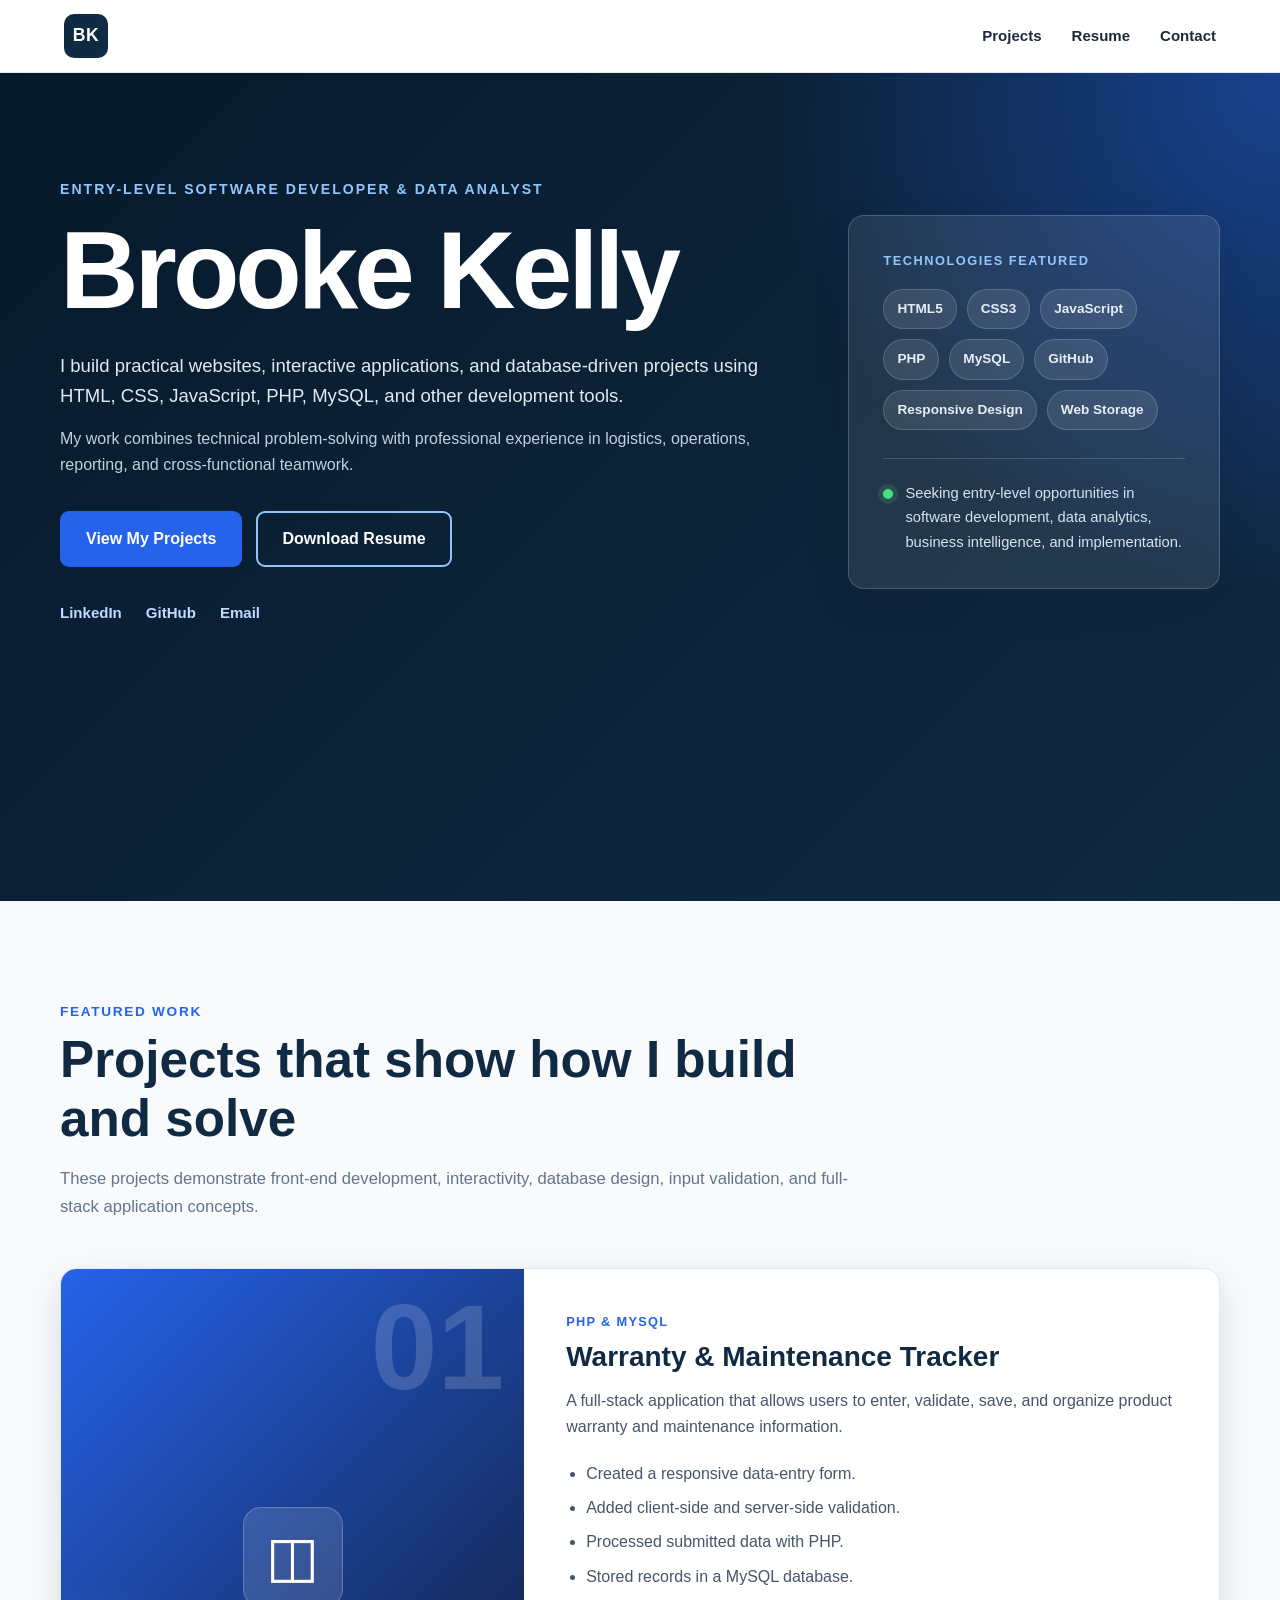
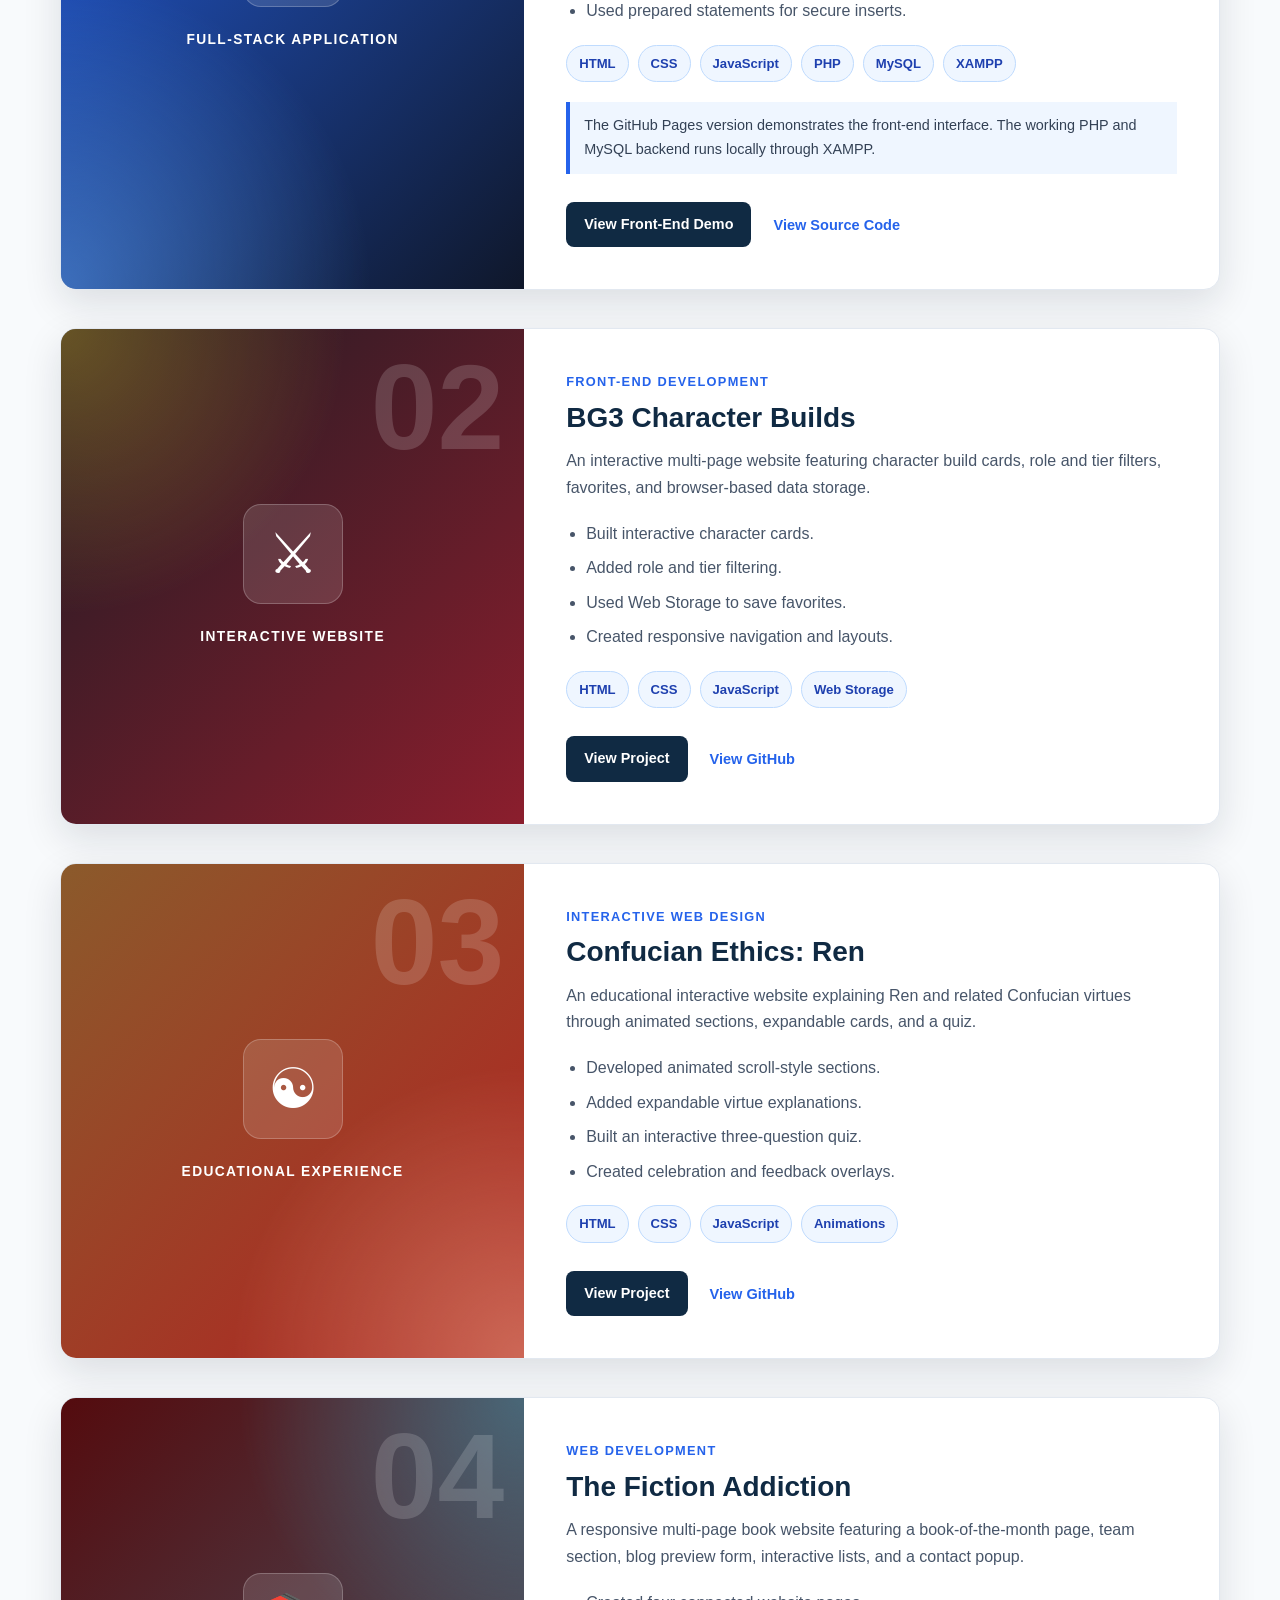
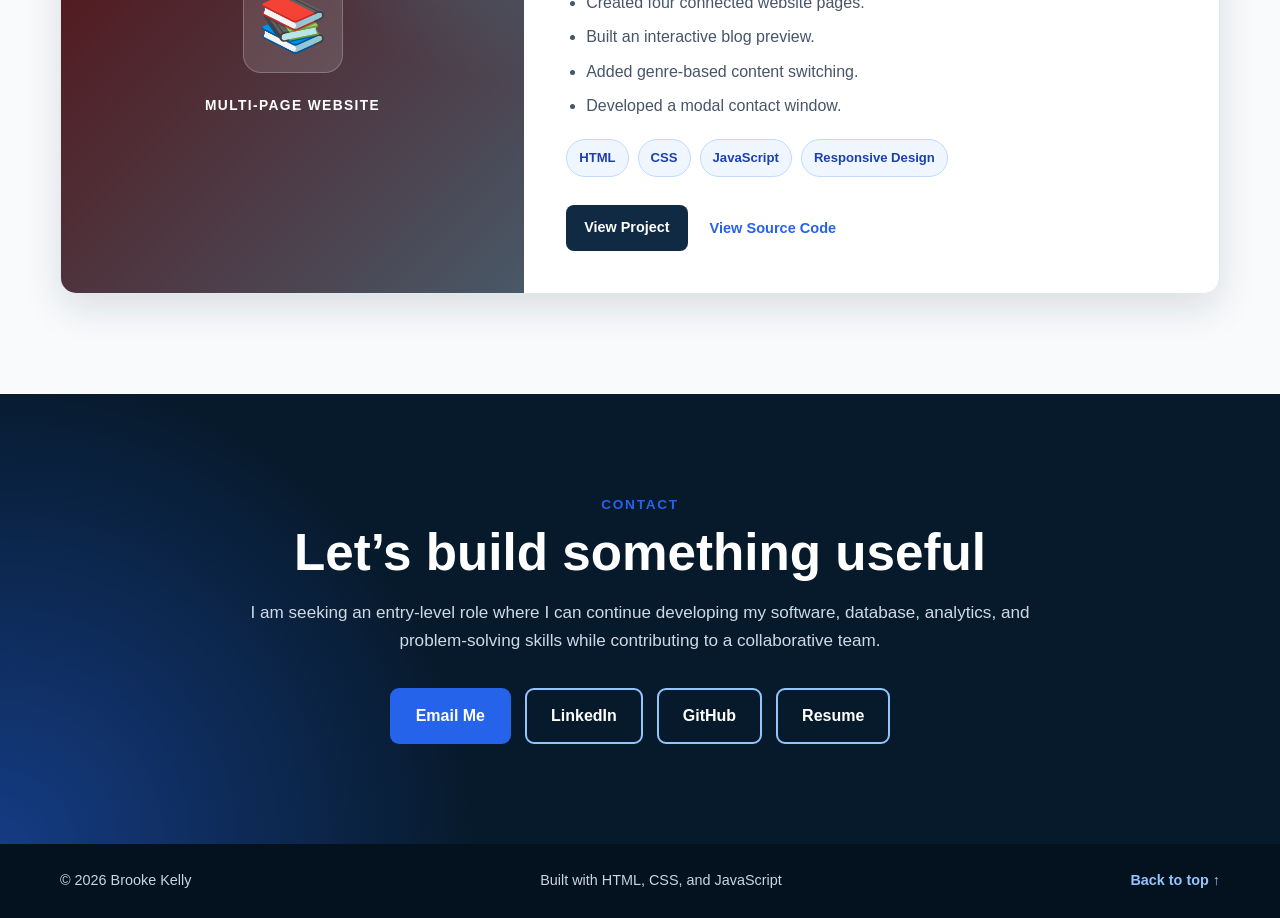
==== index.html @ e0406da8 "Add files via upload" ====
<!DOCTYPE html>
<html lang="en">

<head>
    <meta charset="UTF-8">

    <meta
        name="viewport"
        content="width=device-width, initial-scale=1.0"
    >

    <meta
        name="description"
        content="Brooke Kelly's entry-level software development and data analytics portfolio featuring web applications, interactive websites, PHP, MySQL, JavaScript, and database projects."
    >

    <title>Brooke Kelly | Developer Portfolio</title>

    <link rel="stylesheet" href="style.css">
</head>

<body>

    <!-- Header and Navigation -->
    <header class="site-header">

        <nav class="navbar" aria-label="Main navigation">

            <a class="logo" href="#home" aria-label="Brooke Kelly home">
                BK
            </a>

            <button
                class="menu-button"
                id="menuButton"
                type="button"
                aria-label="Open navigation menu"
                aria-expanded="false"
                aria-controls="navLinks"
            >
                ☰
            </button>

            <ul class="nav-links" id="navLinks">
                <li>
                    <a href="#projects">Projects</a>
                </li>

                <li>
                    <a
                        href="resume/brooke_kelly_resume.docx"
                        download
                    >
                        Resume
                    </a>
                </li>

                <li>
                    <a href="#contact">Contact</a>
                </li>
            </ul>

        </nav>

    </header>

    <main>

        <!-- Hero Section -->
        <section id="home" class="hero">

            <div class="hero-container">

                <div class="hero-content">

                    <p class="eyebrow">
                        Entry-Level Software Developer &amp; Data Analyst
                    </p>

                    <h1>Brooke Kelly</h1>

                    <p class="hero-intro">
                        I build practical websites, interactive applications,
                        and database-driven projects using HTML, CSS,
                        JavaScript, PHP, MySQL, and other development tools.
                    </p>

                    <p class="hero-secondary">
                        My work combines technical problem-solving with
                        professional experience in logistics, operations,
                        reporting, and cross-functional teamwork.
                    </p>

                    <div class="hero-buttons">

                        <a
                            class="button primary-button"
                            href="#projects"
                        >
                            View My Projects
                        </a>

                        <a
                            class="button secondary-button"
                            href="resume/brooke_kelly_resume.docx"
                            download
                        >
                            Download Resume
                        </a>

                    </div>

                    <div class="professional-links">

                        <a
                            href="https://www.linkedin.com/in/brooke-kelly-339a19264"
                            target="_blank"
                            rel="noopener noreferrer"
                        >
                            LinkedIn
                        </a>

                        <a
                            href="https://github.com/brokelly"
                            target="_blank"
                            rel="noopener noreferrer"
                        >
                            GitHub
                        </a>

                        <a href="mailto:brooke.kelly1006@gmail.com">
                            Email
                        </a>

                    </div>

                </div>

                <aside class="hero-panel">

                    <p class="panel-label">
                        Technologies Featured
                    </p>

                    <div class="hero-tags">
                        <span>HTML5</span>
                        <span>CSS3</span>
                        <span>JavaScript</span>
                        <span>PHP</span>
                        <span>MySQL</span>
                        <span>GitHub</span>
                        <span>Responsive Design</span>
                        <span>Web Storage</span>
                    </div>

                    <div class="availability">
                        <span class="availability-dot"></span>

                        <p>
                            Seeking entry-level opportunities in software
                            development, data analytics, business intelligence,
                            and implementation.
                        </p>
                    </div>

                </aside>

            </div>

        </section>

        <!-- Projects Section -->
        <section id="projects" class="projects-section">

            <div class="section-container">

                <div class="section-heading">

                    <p class="section-label">
                        Featured Work
                    </p>

                    <h2>Projects that show how I build and solve</h2>

                    <p>
                        These projects demonstrate front-end development,
                        interactivity, database design, input validation, and
                        full-stack application concepts.
                    </p>

                </div>

                <div class="projects-grid">

                    <!-- Warranty Tracker -->
                    <article class="project-card featured-card">

                        <div class="project-visual warranty-visual">
                            <span class="project-number">01</span>

                            <div class="visual-symbol">
                                ◫
                            </div>

                            <p>Full-Stack Application</p>
                        </div>

                        <div class="project-content">

                            <p class="project-category">
                                PHP &amp; MySQL
                            </p>

                            <h3>Warranty &amp; Maintenance Tracker</h3>

                            <p class="project-description">
                                A full-stack application that allows users to
                                enter, validate, save, and organize product
                                warranty and maintenance information.
                            </p>

                            <ul class="project-features">
                                <li>
                                    Created a responsive data-entry form.
                                </li>

                                <li>
                                    Added client-side and server-side validation.
                                </li>

                                <li>
                                    Processed submitted data with PHP.
                                </li>

                                <li>
                                    Stored records in a MySQL database.
                                </li>

                                <li>
                                    Used prepared statements for secure inserts.
                                </li>
                            </ul>

                            <div class="technology-list">
                                <span>HTML</span>
                                <span>CSS</span>
                                <span>JavaScript</span>
                                <span>PHP</span>
                                <span>MySQL</span>
                                <span>XAMPP</span>
                            </div>

                            <p class="project-note">
                                The GitHub Pages version demonstrates the
                                front-end interface. The working PHP and MySQL
                                backend runs locally through XAMPP.
                            </p>

                            <div class="project-links">

                                <a
                                    class="project-button"
                                    href="portfolio%20projects/warranty-maintenance-tracker/index.html"
                                    target="_blank"
                                    rel="noopener noreferrer"
                                >
                                    View Front-End Demo
                                </a>

                                <a
                                    class="code-link"
                                    href="https://github.com/brokelly/warranty-maintenance-tracker"
                                    target="_blank"
                                    rel="noopener noreferrer"
                                >
                                    View Source Code
                                </a>

                            </div>

                        </div>

                    </article>

                    <!-- BG3 Project -->
                    <article class="project-card">

                        <div class="project-visual bg3-visual">
                            <span class="project-number">02</span>

                            <div class="visual-symbol">
                                ⚔
                            </div>

                            <p>Interactive Website</p>
                        </div>

                        <div class="project-content">

                            <p class="project-category">
                                Front-End Development
                            </p>

                            <h3>BG3 Character Builds</h3>

                            <p class="project-description">
                                An interactive multi-page website featuring
                                character build cards, role and tier filters,
                                favorites, and browser-based data storage.
                            </p>

                            <ul class="project-features">
                                <li>
                                    Built interactive character cards.
                                </li>

                                <li>
                                    Added role and tier filtering.
                                </li>

                                <li>
                                    Used Web Storage to save favorites.
                                </li>

                                <li>
                                    Created responsive navigation and layouts.
                                </li>
                            </ul>

                            <div class="technology-list">
                                <span>HTML</span>
                                <span>CSS</span>
                                <span>JavaScript</span>
                                <span>Web Storage</span>
                            </div>

                            <div class="project-links">

                                <a
                                    class="project-button"
                                    href="portfolio%20projects/BG3/index.html"
                                    target="_blank"
                                    rel="noopener noreferrer"
                                >
                                    View Project
                                </a>

                                <a
                                    class="code-link"
                                    href="https://github.com/brokelly"
                                    target="_blank"
                                    rel="noopener noreferrer"
                                >
                                    View GitHub
                                </a>

                            </div>

                        </div>

                    </article>

                    <!-- Confucian Ethics -->
                    <article class="project-card">

                        <div class="project-visual ethics-visual">
                            <span class="project-number">03</span>

                            <div class="visual-symbol">
                                ☯
                            </div>

                            <p>Educational Experience</p>
                        </div>

                        <div class="project-content">

                            <p class="project-category">
                                Interactive Web Design
                            </p>

                            <h3>Confucian Ethics: Ren</h3>

                            <p class="project-description">
                                An educational interactive website explaining
                                Ren and related Confucian virtues through
                                animated sections, expandable cards, and a quiz.
                            </p>

                            <ul class="project-features">
                                <li>
                                    Developed animated scroll-style sections.
                                </li>

                                <li>
                                    Added expandable virtue explanations.
                                </li>

                                <li>
                                    Built an interactive three-question quiz.
                                </li>

                                <li>
                                    Created celebration and feedback overlays.
                                </li>
                            </ul>

                            <div class="technology-list">
                                <span>HTML</span>
                                <span>CSS</span>
                                <span>JavaScript</span>
                                <span>Animations</span>
                            </div>

                            <div class="project-links">

                                <a
                                    class="project-button"
                                    href="portfolio%20projects/Confucian_Ethics/index.html"
                                    target="_blank"
                                    rel="noopener noreferrer"
                                >
                                    View Project
                                </a>

                                <a
                                    class="code-link"
                                    href="https://github.com/brokelly"
                                    target="_blank"
                                    rel="noopener noreferrer"
                                >
                                    View GitHub
                                </a>

                            </div>

                        </div>

                    </article>

                    <!-- Fiction Addiction -->
                    <article class="project-card">

                        <div class="project-visual fiction-visual">
                            <span class="project-number">04</span>

                            <div class="visual-symbol">
                                📚
                            </div>

                            <p>Multi-Page Website</p>
                        </div>

                        <div class="project-content">

                            <p class="project-category">
                                Web Development
                            </p>

                            <h3>The Fiction Addiction</h3>

                            <p class="project-description">
                                A responsive multi-page book website featuring
                                a book-of-the-month page, team section, blog
                                preview form, interactive lists, and a contact
                                popup.
                            </p>

                            <ul class="project-features">
                                <li>
                                    Created four connected website pages.
                                </li>

                                <li>
                                    Built an interactive blog preview.
                                </li>

                                <li>
                                    Added genre-based content switching.
                                </li>

                                <li>
                                    Developed a modal contact window.
                                </li>
                            </ul>

                            <div class="technology-list">
                                <span>HTML</span>
                                <span>CSS</span>
                                <span>JavaScript</span>
                                <span>Responsive Design</span>
                            </div>

                            <div class="project-links">

                                <a
                                    class="project-button"
                                    href="portfolio%20projects/TheFictionAddiction/index.html"
                                    target="_blank"
                                    rel="noopener noreferrer"
                                >
                                    View Project
                                </a>

                                <a
                                    class="code-link"
                                    href="https://github.com/brokelly/the-fiction-addiction"
                                    target="_blank"
                                    rel="noopener noreferrer"
                                >
                                    View Source Code
                                </a>

                            </div>

                        </div>

                    </article>

                </div>

            </div>

        </section>

        <!-- Contact Section -->
        <section id="contact" class="contact-section">

            <div class="contact-container">

                <p class="section-label">
                    Contact
                </p>

                <h2>Let’s build something useful</h2>

                <p>
                    I am seeking an entry-level role where I can continue
                    developing my software, database, analytics, and
                    problem-solving skills while contributing to a collaborative
                    team.
                </p>

                <div class="contact-buttons">

                    <a
                        class="button primary-button"
                        href="mailto:brooke.kelly1006@gmail.com"
                    >
                        Email Me
                    </a>

                    <a
                        class="button contact-outline-button"
                        href="https://www.linkedin.com/in/brooke-kelly-339a19264"
                        target="_blank"
                        rel="noopener noreferrer"
                    >
                        LinkedIn
                    </a>

                    <a
                        class="button contact-outline-button"
                        href="https://github.com/brokelly"
                        target="_blank"
                        rel="noopener noreferrer"
                    >
                        GitHub
                    </a>

                    <a
                        class="button contact-outline-button"
                        href="resume/brooke_kelly_resume.docx"
                        download
                    >
                        Resume
                    </a>

                </div>

            </div>

        </section>

    </main>

    <footer class="site-footer">

        <p>
            © <span id="currentYear"></span> Brooke Kelly
        </p>

        <p>
            Built with HTML, CSS, and JavaScript
        </p>

        <a href="#home">
            Back to top ↑
        </a>

    </footer>

    <script src="script.js"></script>

</body>

</html>
---- style.css ----
/* =========================
   Global Styles
========================= */

:root {
    --navy: #102a43;
    --dark-navy: #071a2c;
    --deep-blue: #163a5f;
    --blue: #2563eb;
    --light-blue: #dbeafe;
    --sky: #eff6ff;
    --white: #ffffff;
    --off-white: #f8fafc;
    --light-gray: #e2e8f0;
    --medium-gray: #64748b;
    --dark-gray: #1e293b;
    --green: #16a34a;
    --shadow: 0 14px 38px rgba(15, 23, 42, 0.12);
    --small-shadow: 0 8px 24px rgba(15, 23, 42, 0.08);
    --radius: 16px;
}

* {
    box-sizing: border-box;
    margin: 0;
    padding: 0;
}

html {
    scroll-behavior: smooth;
}

body {
    background-color: var(--off-white);
    color: var(--dark-gray);
    font-family: Arial, Helvetica, sans-serif;
    line-height: 1.65;
}

body,
button,
input,
textarea {
    font-family: Arial, Helvetica, sans-serif;
}

a {
    color: inherit;
    text-decoration: none;
}

img {
    display: block;
    max-width: 100%;
}

button,
a {
    -webkit-tap-highlight-color: transparent;
}

.section-container {
    margin: 0 auto;
    max-width: 1160px;
}

/* =========================
   Navigation
========================= */

.site-header {
    background-color: rgba(255, 255, 255, 0.97);
    border-bottom: 1px solid var(--light-gray);
    position: sticky;
    top: 0;
    z-index: 1000;
}

.navbar {
    align-items: center;
    display: flex;
    justify-content: space-between;
    margin: 0 auto;
    max-width: 1200px;
    min-height: 72px;
    padding: 0 24px;
}

.logo {
    align-items: center;
    background-color: var(--navy);
    border-radius: 10px;
    color: var(--white);
    display: flex;
    font-size: 1.1rem;
    font-weight: 800;
    height: 44px;
    justify-content: center;
    letter-spacing: 0.5px;
    width: 44px;
}

.logo:hover {
    background-color: var(--blue);
}

.nav-links {
    align-items: center;
    display: flex;
    gap: 30px;
    list-style: none;
}

.nav-links a {
    color: var(--dark-gray);
    font-size: 0.94rem;
    font-weight: 700;
    position: relative;
}

.nav-links a::after {
    background-color: var(--blue);
    bottom: -7px;
    content: "";
    height: 2px;
    left: 0;
    position: absolute;
    transform: scaleX(0);
    transform-origin: left;
    transition: transform 0.2s ease;
    width: 100%;
}

.nav-links a:hover,
.nav-links a.active {
    color: var(--blue);
}

.nav-links a:hover::after,
.nav-links a.active::after {
    transform: scaleX(1);
}

.menu-button {
    background: none;
    border: 0;
    color: var(--navy);
    cursor: pointer;
    display: none;
    font-size: 1.7rem;
}

/* =========================
   Hero
========================= */

.hero {
    background:
        radial-gradient(
            circle at top right,
            rgba(37, 99, 235, 0.48),
            transparent 34%
        ),
        linear-gradient(
            135deg,
            var(--dark-navy),
            var(--navy)
        );
    color: var(--white);
    min-height: calc(100vh - 72px);
    padding: 105px 24px;
}

.hero-container {
    align-items: center;
    display: grid;
    gap: 70px;
    grid-template-columns: 1.45fr 0.75fr;
    margin: 0 auto;
    max-width: 1160px;
}

.eyebrow {
    color: #93c5fd;
    font-size: 0.88rem;
    font-weight: 800;
    letter-spacing: 2px;
    margin-bottom: 18px;
    text-transform: uppercase;
}

.hero h1 {
    font-size: clamp(3.8rem, 9vw, 6.8rem);
    letter-spacing: -4px;
    line-height: 0.95;
    margin-bottom: 28px;
}

.hero-intro {
    color: #e0eaf4;
    font-size: 1.16rem;
    max-width: 760px;
}

.hero-secondary {
    color: #bfd0df;
    font-size: 1rem;
    margin-top: 14px;
    max-width: 730px;
}

.hero-buttons,
.contact-buttons {
    display: flex;
    flex-wrap: wrap;
    gap: 14px;
    margin-top: 32px;
}

.button {
    border: 2px solid transparent;
    border-radius: 9px;
    display: inline-block;
    font-weight: 800;
    padding: 13px 24px;
    text-align: center;
    transition:
        background-color 0.2s ease,
        color 0.2s ease,
        transform 0.2s ease;
}

.button:hover {
    transform: translateY(-3px);
}

.primary-button {
    background-color: var(--blue);
    color: var(--white);
}

.primary-button:hover {
    background-color: #1d4ed8;
}

.secondary-button {
    border-color: #93c5fd;
    color: var(--white);
}

.secondary-button:hover {
    background-color: var(--white);
    color: var(--navy);
}

.professional-links {
    display: flex;
    flex-wrap: wrap;
    gap: 24px;
    margin-top: 34px;
}

.professional-links a {
    color: #bfdbfe;
    font-size: 0.94rem;
    font-weight: 700;
}

.professional-links a:hover {
    color: var(--white);
    text-decoration: underline;
}

.hero-panel {
    background-color: rgba(255, 255, 255, 0.09);
    border: 1px solid rgba(255, 255, 255, 0.18);
    border-radius: var(--radius);
    box-shadow: var(--shadow);
    padding: 34px;
}

.panel-label {
    color: #93c5fd;
    font-size: 0.8rem;
    font-weight: 800;
    letter-spacing: 1.5px;
    margin-bottom: 18px;
    text-transform: uppercase;
}

.hero-tags {
    display: flex;
    flex-wrap: wrap;
    gap: 10px;
}

.hero-tags span {
    background-color: rgba(255, 255, 255, 0.1);
    border: 1px solid rgba(255, 255, 255, 0.17);
    border-radius: 50px;
    color: #e5eef7;
    font-size: 0.85rem;
    font-weight: 700;
    padding: 8px 13px;
}

.availability {
    align-items: flex-start;
    border-top: 1px solid rgba(255, 255, 255, 0.18);
    display: flex;
    gap: 12px;
    margin-top: 28px;
    padding-top: 22px;
}

.availability-dot {
    background-color: #4ade80;
    border-radius: 50%;
    box-shadow: 0 0 0 5px rgba(74, 222, 128, 0.15);
    flex-shrink: 0;
    height: 10px;
    margin-top: 8px;
    width: 10px;
}

.availability p {
    color: #d7e3ee;
    font-size: 0.92rem;
}

/* =========================
   Section Headings
========================= */

.section-heading {
    margin-bottom: 48px;
    max-width: 800px;
}

.section-label {
    color: var(--blue);
    font-size: 0.85rem;
    font-weight: 800;
    letter-spacing: 1.7px;
    margin-bottom: 8px;
    text-transform: uppercase;
}

.section-heading h2,
.contact-container h2 {
    color: var(--navy);
    font-size: clamp(2.1rem, 5vw, 3.2rem);
    line-height: 1.15;
    margin-bottom: 16px;
}

.section-heading > p:last-child {
    color: var(--medium-gray);
    font-size: 1.04rem;
}

/* =========================
   Projects
========================= */

.projects-section {
    padding: 100px 24px;
}

.projects-grid {
    display: grid;
    gap: 38px;
}

.project-card {
    background-color: var(--white);
    border: 1px solid var(--light-gray);
    border-radius: var(--radius);
    box-shadow: var(--shadow);
    display: grid;
    grid-template-columns: 0.8fr 1.2fr;
    opacity: 0;
    overflow: hidden;
    transform: translateY(30px);
    transition:
        opacity 0.55s ease,
        transform 0.55s ease,
        box-shadow 0.25s ease;
}

.project-card.visible {
    opacity: 1;
    transform: translateY(0);
}

.project-card:hover {
    box-shadow: 0 20px 48px rgba(15, 23, 42, 0.16);
}

.project-visual {
    align-items: center;
    color: var(--white);
    display: flex;
    flex-direction: column;
    justify-content: center;
    min-height: 430px;
    overflow: hidden;
    padding: 30px;
    position: relative;
    text-align: center;
}

.project-number {
    color: rgba(255, 255, 255, 0.16);
    font-size: 7.5rem;
    font-weight: 900;
    line-height: 1;
    position: absolute;
    right: 20px;
    top: 18px;
}

.visual-symbol {
    align-items: center;
    background-color: rgba(255, 255, 255, 0.13);
    border: 1px solid rgba(255, 255, 255, 0.22);
    border-radius: 18px;
    display: flex;
    font-size: 3.5rem;
    height: 100px;
    justify-content: center;
    margin-bottom: 22px;
    width: 100px;
}

.project-visual p {
    font-size: 0.86rem;
    font-weight: 800;
    letter-spacing: 1.4px;
    text-transform: uppercase;
}

.warranty-visual {
    background:
        radial-gradient(
            circle at bottom left,
            rgba(96, 165, 250, 0.5),
            transparent 40%
        ),
        linear-gradient(135deg, #2563eb, #0f172a);
}

.bg3-visual {
    background:
        radial-gradient(
            circle at top left,
            rgba(201, 162, 39, 0.42),
            transparent 42%
        ),
        linear-gradient(135deg, #1f1b24, #8b1e2d);
}

.ethics-visual {
    background:
        radial-gradient(
            circle at bottom right,
            rgba(255, 233, 184, 0.35),
            transparent 43%
        ),
        linear-gradient(135deg, #8b5a2b, #b22222);
}

.fiction-visual {
    background:
        radial-gradient(
            circle at top right,
            rgba(70, 132, 153, 0.65),
            transparent 42%
        ),
        linear-gradient(135deg, #540b0e, #495867);
}

.project-content {
    padding: 42px;
}

.project-category {
    color: var(--blue);
    font-size: 0.8rem;
    font-weight: 800;
    letter-spacing: 1.3px;
    margin-bottom: 8px;
    text-transform: uppercase;
}

.project-content h3 {
    color: var(--navy);
    font-size: 1.75rem;
    line-height: 1.2;
    margin-bottom: 14px;
}

.project-description {
    color: #475569;
    font-size: 1rem;
}

.project-features {
    color: #475569;
    display: grid;
    gap: 8px;
    margin: 20px 0;
    padding-left: 20px;
}

.technology-list {
    display: flex;
    flex-wrap: wrap;
    gap: 9px;
}

.technology-list span {
    background-color: var(--sky);
    border: 1px solid #bfdbfe;
    border-radius: 50px;
    color: #1e40af;
    font-size: 0.82rem;
    font-weight: 700;
    padding: 7px 12px;
}

.project-note {
    background-color: var(--sky);
    border-left: 4px solid var(--blue);
    color: #334155;
    font-size: 0.9rem;
    margin-top: 20px;
    padding: 12px 14px;
}

.project-links {
    align-items: center;
    display: flex;
    flex-wrap: wrap;
    gap: 22px;
    margin-top: 28px;
}

.project-button {
    background-color: var(--navy);
    border-radius: 8px;
    color: var(--white);
    font-size: 0.9rem;
    font-weight: 800;
    padding: 11px 18px;
}

.project-button:hover {
    background-color: var(--blue);
}

.code-link {
    color: var(--blue);
    font-size: 0.91rem;
    font-weight: 800;
}

.code-link:hover {
    text-decoration: underline;
}

/* =========================
   Contact
========================= */

.contact-section {
    background:
        radial-gradient(
            circle at bottom left,
            rgba(37, 99, 235, 0.46),
            transparent 35%
        ),
        var(--dark-navy);
    color: var(--white);
    padding: 100px 24px;
    text-align: center;
}

.contact-container {
    margin: 0 auto;
    max-width: 800px;
}

.contact-container h2 {
    color: var(--white);
}

.contact-container > p:not(.section-label) {
    color: #cfdae5;
    font-size: 1.07rem;
}

.contact-buttons {
    justify-content: center;
}

.contact-outline-button {
    border-color: #93c5fd;
    color: var(--white);
}

.contact-outline-button:hover {
    background-color: var(--white);
    color: var(--navy);
}

/* =========================
   Footer
========================= */

.site-footer {
    align-items: center;
    background-color: #04111e;
    color: #cbd5e1;
    display: flex;
    font-size: 0.9rem;
    gap: 20px;
    justify-content: space-between;
    padding: 25px max(24px, calc((100% - 1160px) / 2));
}

.site-footer a {
    color: #93c5fd;
    font-weight: 700;
}

.site-footer a:hover {
    color: var(--white);
}

/* =========================
   Responsive Design
========================= */

@media (max-width: 920px) {
    .hero-container {
        grid-template-columns: 1fr;
    }

    .hero {
        min-height: auto;
    }

    .hero-panel {
        max-width: 560px;
    }

    .project-card {
        grid-template-columns: 1fr;
    }

    .project-visual {
        min-height: 280px;
    }
}

@media (max-width: 740px) {
    .menu-button {
        display: block;
    }

    .nav-links {
        background-color: var(--white);
        border-bottom: 1px solid var(--light-gray);
        box-shadow: 0 12px 22px rgba(15, 23, 42, 0.08);
        display: none;
        flex-direction: column;
        gap: 0;
        left: 0;
        position: absolute;
        top: 72px;
        width: 100%;
    }

    .nav-links.show {
        display: flex;
    }

    .nav-links li {
        width: 100%;
    }

    .nav-links a {
        display: block;
        padding: 15px 24px;
        width: 100%;
    }

    .nav-links a::after {
        display: none;
    }

    .project-content {
        padding: 30px;
    }

    .site-footer {
        flex-direction: column;
        text-align: center;
    }
}

@media (max-width: 500px) {
    .hero {
        padding: 78px 18px;
    }

    .hero h1 {
        letter-spacing: -2px;
    }

    .hero-buttons,
    .contact-buttons {
        flex-direction: column;
    }

    .button {
        width: 100%;
    }

    .professional-links {
        gap: 16px;
    }

    .hero-panel {
        padding: 25px;
    }

    .projects-section,
    .contact-section {
        padding: 75px 18px;
    }

    .project-content {
        padding: 24px;
    }

    .project-visual {
        min-height: 230px;
    }

    .project-number {
        font-size: 5.5rem;
    }

    .visual-symbol {
        font-size: 2.8rem;
        height: 84px;
        width: 84px;
    }
}

/* Reduce movement for users who prefer it */
@media (prefers-reduced-motion: reduce) {
    html {
        scroll-behavior: auto;
    }

    .project-card,
    .button,
    .top-menu button {
        transition: none;
    }

    .project-card {
        opacity: 1;
        transform: none;
    }
}
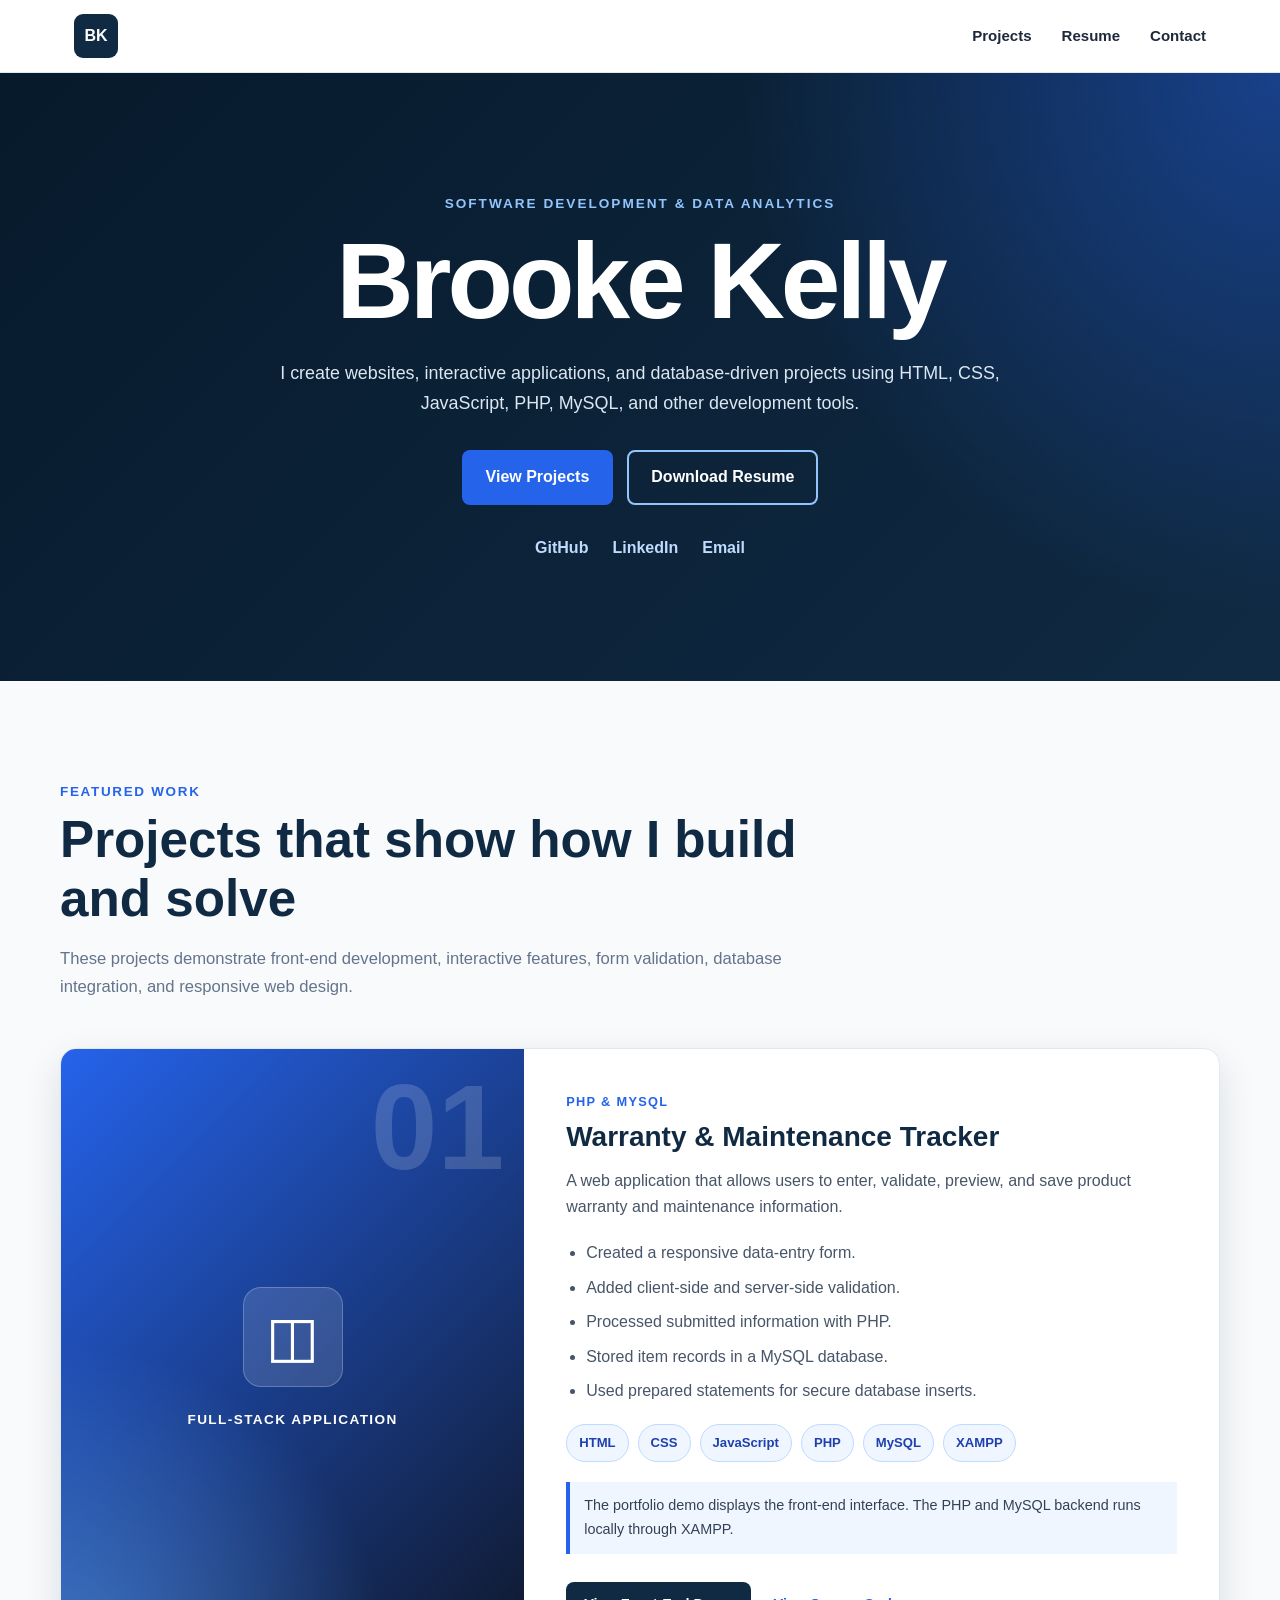
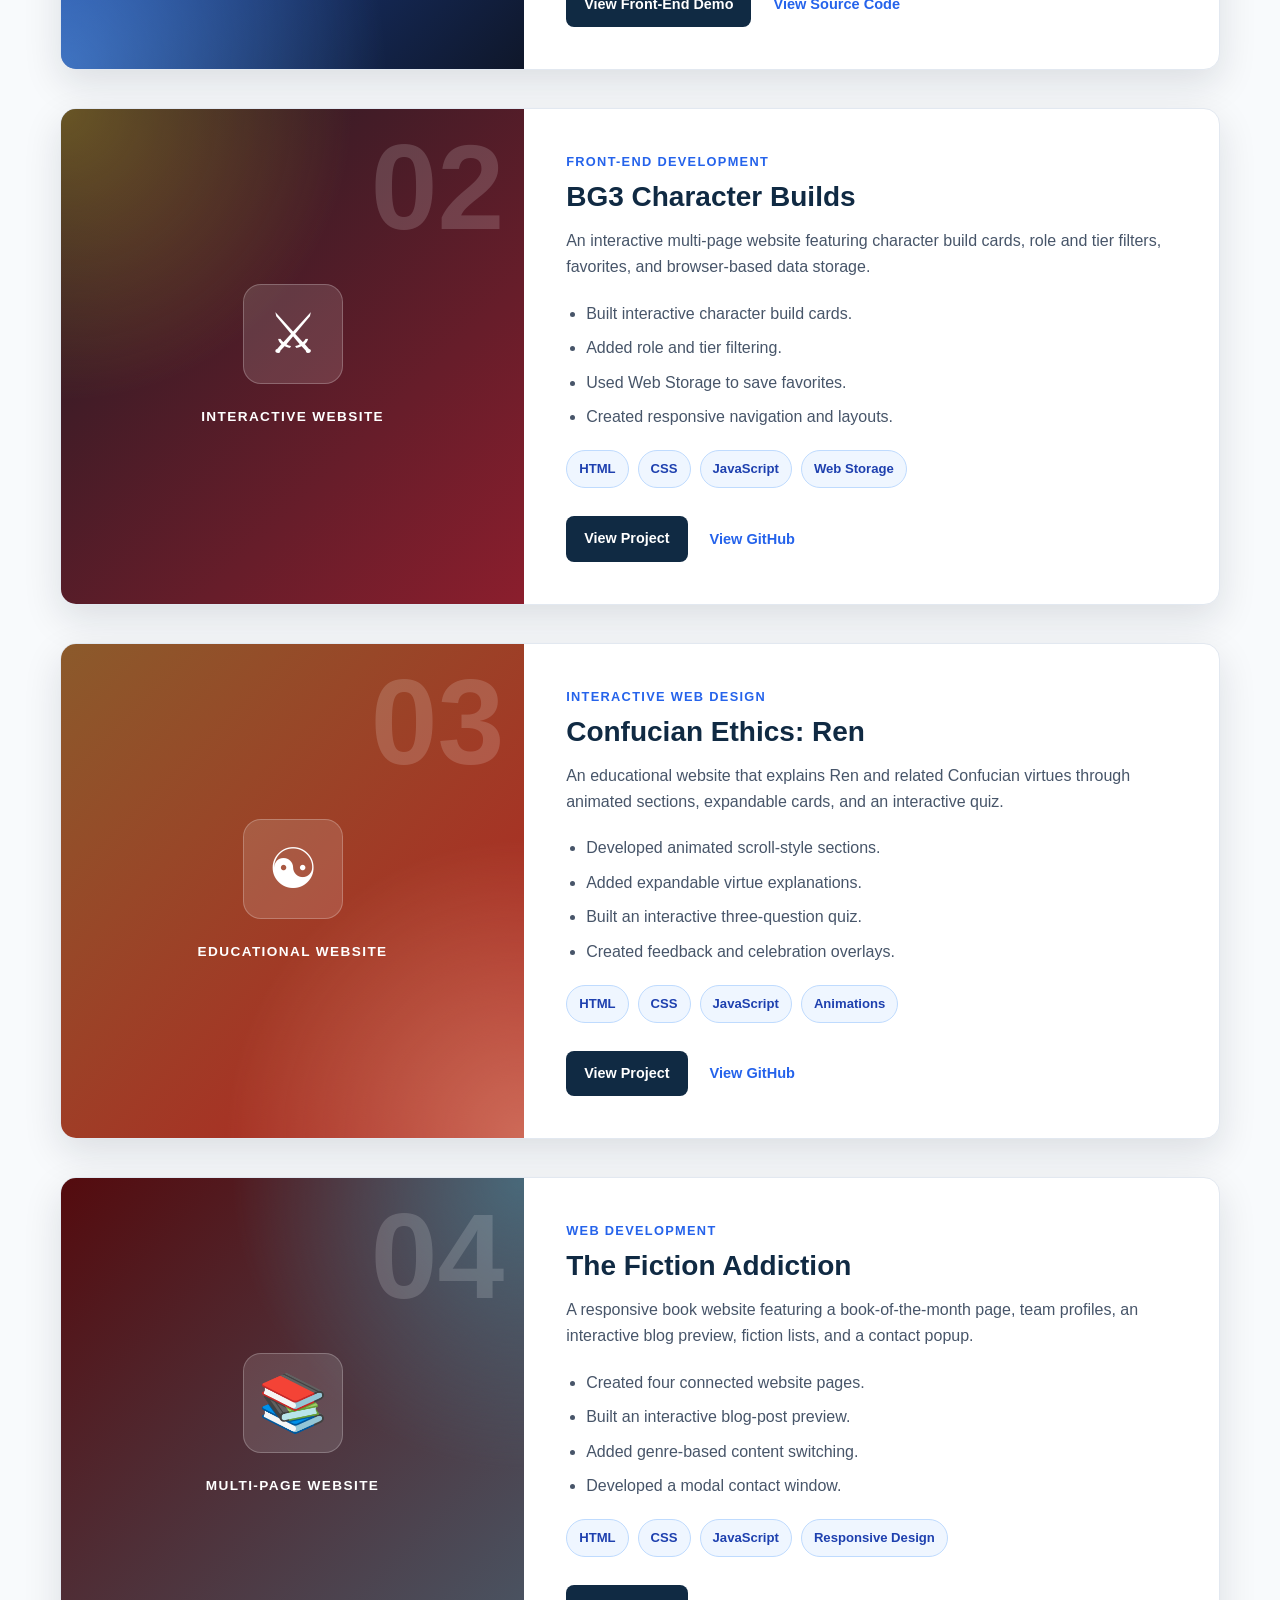
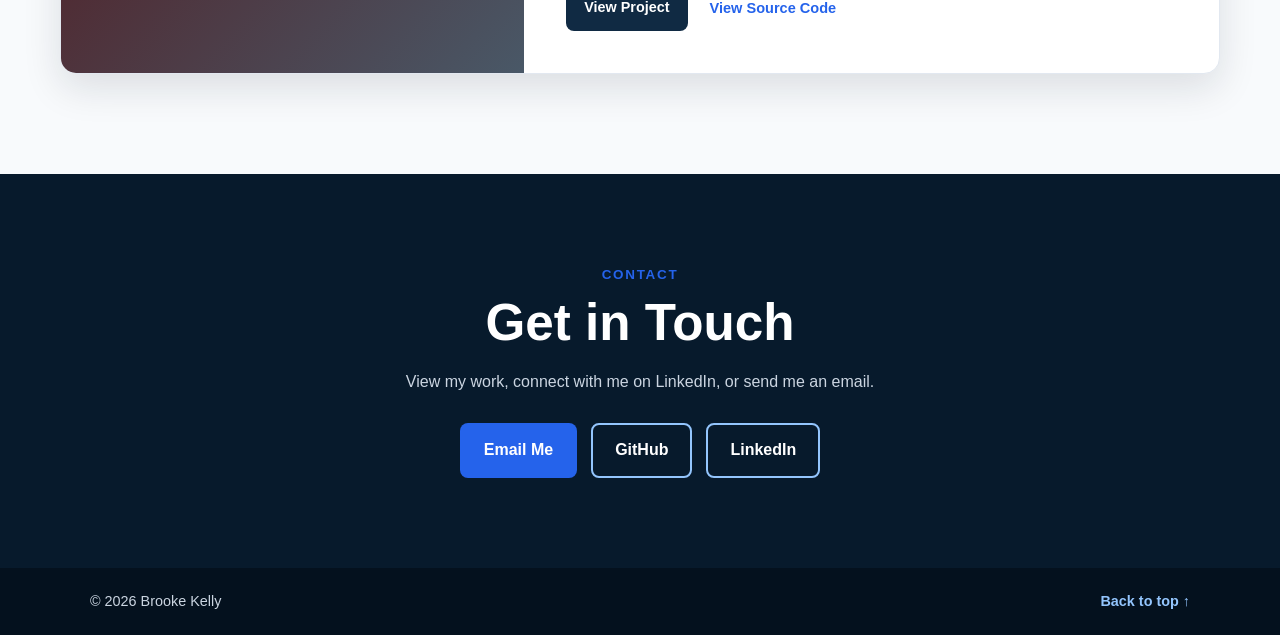
==== commit 30f66ae5: "Add files via upload" ====
--- a/index.html
+++ b/index.html
@@ -11,17 +11,17 @@
 
     <meta
         name="description"
-        content="Brooke Kelly's entry-level software development and data analytics portfolio featuring web applications, interactive websites, PHP, MySQL, JavaScript, and database projects."
+        content="Brooke Kelly's software development and data analytics portfolio."
     >
 
-    <title>Brooke Kelly | Developer Portfolio</title>
+    <title>Brooke Kelly | Portfolio</title>
 
     <link rel="stylesheet" href="style.css">
 </head>
 
 <body>
 
-    <!-- Header and Navigation -->
+    <!-- Navigation -->
     <header class="site-header">
 
         <nav class="navbar" aria-label="Main navigation">
@@ -42,6 +42,7 @@
             </button>
 
             <ul class="nav-links" id="navLinks">
+
                 <li>
                     <a href="#projects">Projects</a>
                 </li>
@@ -58,6 +59,7 @@
                 <li>
                     <a href="#contact">Contact</a>
                 </li>
+
             </ul>
 
         </nav>
@@ -66,110 +68,71 @@
 
     <main>
 
-        <!-- Hero Section -->
+        <!-- Hero -->
         <section id="home" class="hero">
 
             <div class="hero-container">
 
-                <div class="hero-content">
-
-                    <p class="eyebrow">
-                        Entry-Level Software Developer &amp; Data Analyst
-                    </p>
-
-                    <h1>Brooke Kelly</h1>
-
-                    <p class="hero-intro">
-                        I build practical websites, interactive applications,
-                        and database-driven projects using HTML, CSS,
-                        JavaScript, PHP, MySQL, and other development tools.
-                    </p>
-
-                    <p class="hero-secondary">
-                        My work combines technical problem-solving with
-                        professional experience in logistics, operations,
-                        reporting, and cross-functional teamwork.
-                    </p>
-
-                    <div class="hero-buttons">
-
-                        <a
-                            class="button primary-button"
-                            href="#projects"
-                        >
-                            View My Projects
-                        </a>
-
-                        <a
-                            class="button secondary-button"
-                            href="resume/brooke_kelly_resume.docx"
-                            download
-                        >
-                            Download Resume
-                        </a>
-
-                    </div>
-
-                    <div class="professional-links">
-
-                        <a
-                            href="https://www.linkedin.com/in/brooke-kelly-339a19264"
-                            target="_blank"
-                            rel="noopener noreferrer"
-                        >
-                            LinkedIn
-                        </a>
-
-                        <a
-                            href="https://github.com/brokelly"
-                            target="_blank"
-                            rel="noopener noreferrer"
-                        >
-                            GitHub
-                        </a>
-
-                        <a href="mailto:brooke.kelly1006@gmail.com">
-                            Email
-                        </a>
-
-                    </div>
+                <p class="eyebrow">
+                    Software Development &amp; Data Analytics
+                </p>
+
+                <h1>Brooke Kelly</h1>
+
+                <p class="hero-text">
+                    I create websites, interactive applications, and
+                    database-driven projects using HTML, CSS, JavaScript,
+                    PHP, MySQL, and other development tools.
+                </p>
+
+                <div class="hero-buttons">
+
+                    <a
+                        class="button primary-button"
+                        href="#projects"
+                    >
+                        View Projects
+                    </a>
+
+                    <a
+                        class="button outline-button"
+                        href="resume/brooke_kelly_resume.docx"
+                        download
+                    >
+                        Download Resume
+                    </a>
 
                 </div>
 
-                <aside class="hero-panel">
-
-                    <p class="panel-label">
-                        Technologies Featured
-                    </p>
-
-                    <div class="hero-tags">
-                        <span>HTML5</span>
-                        <span>CSS3</span>
-                        <span>JavaScript</span>
-                        <span>PHP</span>
-                        <span>MySQL</span>
-                        <span>GitHub</span>
-                        <span>Responsive Design</span>
-                        <span>Web Storage</span>
-                    </div>
-
-                    <div class="availability">
-                        <span class="availability-dot"></span>
-
-                        <p>
-                            Seeking entry-level opportunities in software
-                            development, data analytics, business intelligence,
-                            and implementation.
-                        </p>
-                    </div>
-
-                </aside>
+                <div class="profile-links">
+
+                    <a
+                        href="https://github.com/brokelly"
+                        target="_blank"
+                        rel="noopener noreferrer"
+                    >
+                        GitHub
+                    </a>
+
+                    <a
+                        href="https://www.linkedin.com/in/brooke-kelly-339a19264"
+                        target="_blank"
+                        rel="noopener noreferrer"
+                    >
+                        LinkedIn
+                    </a>
+
+                    <a href="mailto:brooke.kelly1006@gmail.com">
+                        Email
+                    </a>
+
+                </div>
 
             </div>
 
         </section>
 
-        <!-- Projects Section -->
+        <!-- Featured Projects -->
         <section id="projects" class="projects-section">
 
             <div class="section-container">
@@ -184,8 +147,8 @@
 
                     <p>
                         These projects demonstrate front-end development,
-                        interactivity, database design, input validation, and
-                        full-stack application concepts.
+                        interactive features, form validation, database
+                        integration, and responsive web design.
                     </p>
 
                 </div>
@@ -193,16 +156,21 @@
                 <div class="projects-grid">
 
                     <!-- Warranty Tracker -->
-                    <article class="project-card featured-card">
+                    <article class="project-card">
 
                         <div class="project-visual warranty-visual">
+
                             <span class="project-number">01</span>
 
-                            <div class="visual-symbol">
+                            <div
+                                class="visual-symbol"
+                                aria-hidden="true"
+                            >
                                 ◫
                             </div>
 
                             <p>Full-Stack Application</p>
+
                         </div>
 
                         <div class="project-content">
@@ -211,12 +179,14 @@
                                 PHP &amp; MySQL
                             </p>
 
-                            <h3>Warranty &amp; Maintenance Tracker</h3>
+                            <h3>
+                                Warranty &amp; Maintenance Tracker
+                            </h3>
 
                             <p class="project-description">
-                                A full-stack application that allows users to
-                                enter, validate, save, and organize product
-                                warranty and maintenance information.
+                                A web application that allows users to enter,
+                                validate, preview, and save product warranty
+                                and maintenance information.
                             </p>
 
                             <ul class="project-features">
@@ -229,15 +199,16 @@
                                 </li>
 
                                 <li>
-                                    Processed submitted data with PHP.
-                                </li>
-
-                                <li>
-                                    Stored records in a MySQL database.
-                                </li>
-
-                                <li>
-                                    Used prepared statements for secure inserts.
+                                    Processed submitted information with PHP.
+                                </li>
+
+                                <li>
+                                    Stored item records in a MySQL database.
+                                </li>
+
+                                <li>
+                                    Used prepared statements for secure database
+                                    inserts.
                                 </li>
                             </ul>
 
@@ -251,16 +222,16 @@
                             </div>
 
                             <p class="project-note">
-                                The GitHub Pages version demonstrates the
-                                front-end interface. The working PHP and MySQL
-                                backend runs locally through XAMPP.
+                                The portfolio demo displays the front-end
+                                interface. The PHP and MySQL backend runs
+                                locally through XAMPP.
                             </p>
 
                             <div class="project-links">
 
                                 <a
                                     class="project-button"
-                                    href="portfolio%20projects/warranty-maintenance-tracker/index.html"
+                                    href="./portfolio-projects/warranty-maintenance-tracker/index.html"
                                     target="_blank"
                                     rel="noopener noreferrer"
                                 >
@@ -282,17 +253,22 @@
 
                     </article>
 
-                    <!-- BG3 Project -->
+                    <!-- BG3 -->
                     <article class="project-card">
 
                         <div class="project-visual bg3-visual">
+
                             <span class="project-number">02</span>
 
-                            <div class="visual-symbol">
+                            <div
+                                class="visual-symbol"
+                                aria-hidden="true"
+                            >
                                 ⚔
                             </div>
 
                             <p>Interactive Website</p>
+
                         </div>
 
                         <div class="project-content">
@@ -311,7 +287,7 @@
 
                             <ul class="project-features">
                                 <li>
-                                    Built interactive character cards.
+                                    Built interactive character build cards.
                                 </li>
 
                                 <li>
@@ -338,7 +314,7 @@
 
                                 <a
                                     class="project-button"
-                                    href="portfolio%20projects/BG3/index.html"
+                                    href="./portfolio-projects/BG3/index.html"
                                     target="_blank"
                                     rel="noopener noreferrer"
                                 >
@@ -364,13 +340,18 @@
                     <article class="project-card">
 
                         <div class="project-visual ethics-visual">
+
                             <span class="project-number">03</span>
 
-                            <div class="visual-symbol">
+                            <div
+                                class="visual-symbol"
+                                aria-hidden="true"
+                            >
                                 ☯
                             </div>
 
-                            <p>Educational Experience</p>
+                            <p>Educational Website</p>
+
                         </div>
 
                         <div class="project-content">
@@ -382,9 +363,10 @@
                             <h3>Confucian Ethics: Ren</h3>
 
                             <p class="project-description">
-                                An educational interactive website explaining
-                                Ren and related Confucian virtues through
-                                animated sections, expandable cards, and a quiz.
+                                An educational website that explains Ren and
+                                related Confucian virtues through animated
+                                sections, expandable cards, and an interactive
+                                quiz.
                             </p>
 
                             <ul class="project-features">
@@ -401,7 +383,7 @@
                                 </li>
 
                                 <li>
-                                    Created celebration and feedback overlays.
+                                    Created feedback and celebration overlays.
                                 </li>
                             </ul>
 
@@ -416,7 +398,7 @@
 
                                 <a
                                     class="project-button"
-                                    href="portfolio%20projects/Confucian_Ethics/index.html"
+                                    href="./portfolio-projects/Confucian_Ethics/index.html"
                                     target="_blank"
                                     rel="noopener noreferrer"
                                 >
@@ -442,13 +424,18 @@
                     <article class="project-card">
 
                         <div class="project-visual fiction-visual">
+
                             <span class="project-number">04</span>
 
-                            <div class="visual-symbol">
+                            <div
+                                class="visual-symbol"
+                                aria-hidden="true"
+                            >
                                 📚
                             </div>
 
                             <p>Multi-Page Website</p>
+
                         </div>
 
                         <div class="project-content">
@@ -460,10 +447,10 @@
                             <h3>The Fiction Addiction</h3>
 
                             <p class="project-description">
-                                A responsive multi-page book website featuring
-                                a book-of-the-month page, team section, blog
-                                preview form, interactive lists, and a contact
-                                popup.
+                                A responsive book website featuring a
+                                book-of-the-month page, team profiles, an
+                                interactive blog preview, fiction lists, and
+                                a contact popup.
                             </p>
 
                             <ul class="project-features">
@@ -472,7 +459,7 @@
                                 </li>
 
                                 <li>
-                                    Built an interactive blog preview.
+                                    Built an interactive blog-post preview.
                                 </li>
 
                                 <li>
@@ -495,7 +482,7 @@
 
                                 <a
                                     class="project-button"
-                                    href="portfolio%20projects/TheFictionAddiction/index.html"
+                                    href="./portfolio-projects/TheFictionAddiction/index.html"
                                     target="_blank"
                                     rel="noopener noreferrer"
                                 >
@@ -523,7 +510,7 @@
 
         </section>
 
-        <!-- Contact Section -->
+        <!-- Contact -->
         <section id="contact" class="contact-section">
 
             <div class="contact-container">
@@ -532,13 +519,11 @@
                     Contact
                 </p>
 
-                <h2>Let’s build something useful</h2>
+                <h2>Get in Touch</h2>
 
                 <p>
-                    I am seeking an entry-level role where I can continue
-                    developing my software, database, analytics, and
-                    problem-solving skills while contributing to a collaborative
-                    team.
+                    View my work, connect with me on LinkedIn, or send me an
+                    email.
                 </p>
 
                 <div class="contact-buttons">
@@ -551,7 +536,16 @@
                     </a>
 
                     <a
-                        class="button contact-outline-button"
+                        class="button contact-button"
+                        href="https://github.com/brokelly"
+                        target="_blank"
+                        rel="noopener noreferrer"
+                    >
+                        GitHub
+                    </a>
+
+                    <a
+                        class="button contact-button"
                         href="https://www.linkedin.com/in/brooke-kelly-339a19264"
                         target="_blank"
                         rel="noopener noreferrer"
@@ -559,23 +553,6 @@
                         LinkedIn
                     </a>
 
-                    <a
-                        class="button contact-outline-button"
-                        href="https://github.com/brokelly"
-                        target="_blank"
-                        rel="noopener noreferrer"
-                    >
-                        GitHub
-                    </a>
-
-                    <a
-                        class="button contact-outline-button"
-                        href="resume/brooke_kelly_resume.docx"
-                        download
-                    >
-                        Resume
-                    </a>
-
                 </div>
 
             </div>
@@ -590,10 +567,6 @@
             © <span id="currentYear"></span> Brooke Kelly
         </p>
 
-        <p>
-            Built with HTML, CSS, and JavaScript
-        </p>
-
         <a href="#home">
             Back to top ↑
         </a>
--- a/style.css
+++ b/style.css
@@ -1,24 +1,24 @@
 /* =========================
-   Global Styles
+   Variables
 ========================= */
 
 :root {
     --navy: #102a43;
     --dark-navy: #071a2c;
-    --deep-blue: #163a5f;
     --blue: #2563eb;
-    --light-blue: #dbeafe;
-    --sky: #eff6ff;
     --white: #ffffff;
     --off-white: #f8fafc;
     --light-gray: #e2e8f0;
-    --medium-gray: #64748b;
+    --gray: #64748b;
     --dark-gray: #1e293b;
-    --green: #16a34a;
+    --light-blue: #eff6ff;
+    --radius: 16px;
     --shadow: 0 14px 38px rgba(15, 23, 42, 0.12);
-    --small-shadow: 0 8px 24px rgba(15, 23, 42, 0.08);
-    --radius: 16px;
-}
+}
+
+/* =========================
+   Global Styles
+========================= */
 
 * {
     box-sizing: border-box;
@@ -37,26 +37,13 @@
     line-height: 1.65;
 }
 
-body,
-button,
-input,
-textarea {
-    font-family: Arial, Helvetica, sans-serif;
-}
-
 a {
     color: inherit;
     text-decoration: none;
 }
 
-img {
-    display: block;
-    max-width: 100%;
-}
-
-button,
-a {
-    -webkit-tap-highlight-color: transparent;
+button {
+    font-family: inherit;
 }
 
 .section-container {
@@ -69,7 +56,7 @@
 ========================= */
 
 .site-header {
-    background-color: rgba(255, 255, 255, 0.97);
+    background-color: rgba(255, 255, 255, 0.98);
     border-bottom: 1px solid var(--light-gray);
     position: sticky;
     top: 0;
@@ -81,7 +68,7 @@
     display: flex;
     justify-content: space-between;
     margin: 0 auto;
-    max-width: 1200px;
+    max-width: 1180px;
     min-height: 72px;
     padding: 0 24px;
 }
@@ -89,14 +76,13 @@
 .logo {
     align-items: center;
     background-color: var(--navy);
-    border-radius: 10px;
-    color: var(--white);
-    display: flex;
-    font-size: 1.1rem;
+    border-radius: 9px;
+    color: var(--white);
+    display: flex;
+    font-size: 1rem;
     font-weight: 800;
     height: 44px;
     justify-content: center;
-    letter-spacing: 0.5px;
     width: 44px;
 }
 
@@ -115,30 +101,10 @@
     color: var(--dark-gray);
     font-size: 0.94rem;
     font-weight: 700;
-    position: relative;
-}
-
-.nav-links a::after {
-    background-color: var(--blue);
-    bottom: -7px;
-    content: "";
-    height: 2px;
-    left: 0;
-    position: absolute;
-    transform: scaleX(0);
-    transform-origin: left;
-    transition: transform 0.2s ease;
-    width: 100%;
-}
-
-.nav-links a:hover,
-.nav-links a.active {
+}
+
+.nav-links a:hover {
     color: var(--blue);
-}
-
-.nav-links a:hover::after,
-.nav-links a.active::after {
-    transform: scaleX(1);
 }
 
 .menu-button {
@@ -158,8 +124,8 @@
     background:
         radial-gradient(
             circle at top right,
-            rgba(37, 99, 235, 0.48),
-            transparent 34%
+            rgba(37, 99, 235, 0.45),
+            transparent 38%
         ),
         linear-gradient(
             135deg,
@@ -167,62 +133,52 @@
             var(--navy)
         );
     color: var(--white);
-    min-height: calc(100vh - 72px);
-    padding: 105px 24px;
+    padding: 120px 24px;
 }
 
 .hero-container {
-    align-items: center;
-    display: grid;
-    gap: 70px;
-    grid-template-columns: 1.45fr 0.75fr;
     margin: 0 auto;
-    max-width: 1160px;
+    max-width: 900px;
+    text-align: center;
 }
 
 .eyebrow {
     color: #93c5fd;
-    font-size: 0.88rem;
+    font-size: 0.85rem;
     font-weight: 800;
     letter-spacing: 2px;
-    margin-bottom: 18px;
+    margin-bottom: 16px;
     text-transform: uppercase;
 }
 
 .hero h1 {
-    font-size: clamp(3.8rem, 9vw, 6.8rem);
+    font-size: clamp(3.7rem, 10vw, 6.7rem);
     letter-spacing: -4px;
     line-height: 0.95;
-    margin-bottom: 28px;
-}
-
-.hero-intro {
-    color: #e0eaf4;
-    font-size: 1.16rem;
-    max-width: 760px;
-}
-
-.hero-secondary {
-    color: #bfd0df;
-    font-size: 1rem;
-    margin-top: 14px;
-    max-width: 730px;
-}
-
-.hero-buttons,
-.contact-buttons {
+    margin-bottom: 26px;
+}
+
+.hero-text {
+    color: #dbe7f2;
+    font-size: 1.12rem;
+    margin: 0 auto;
+    max-width: 720px;
+}
+
+.hero-buttons {
     display: flex;
     flex-wrap: wrap;
     gap: 14px;
+    justify-content: center;
     margin-top: 32px;
 }
 
 .button {
     border: 2px solid transparent;
-    border-radius: 9px;
+    border-radius: 8px;
     display: inline-block;
     font-weight: 800;
-    padding: 13px 24px;
+    padding: 12px 22px;
     text-align: center;
     transition:
         background-color 0.2s ease,
@@ -231,7 +187,7 @@
 }
 
 .button:hover {
-    transform: translateY(-3px);
+    transform: translateY(-2px);
 }
 
 .primary-button {
@@ -243,103 +199,50 @@
     background-color: #1d4ed8;
 }
 
-.secondary-button {
+.outline-button {
     border-color: #93c5fd;
     color: var(--white);
 }
 
-.secondary-button:hover {
+.outline-button:hover {
     background-color: var(--white);
     color: var(--navy);
 }
 
-.professional-links {
+.profile-links {
     display: flex;
     flex-wrap: wrap;
     gap: 24px;
-    margin-top: 34px;
-}
-
-.professional-links a {
+    justify-content: center;
+    margin-top: 30px;
+}
+
+.profile-links a {
     color: #bfdbfe;
-    font-size: 0.94rem;
     font-weight: 700;
 }
 
-.professional-links a:hover {
+.profile-links a:hover {
     color: var(--white);
     text-decoration: underline;
 }
 
-.hero-panel {
-    background-color: rgba(255, 255, 255, 0.09);
-    border: 1px solid rgba(255, 255, 255, 0.18);
-    border-radius: var(--radius);
-    box-shadow: var(--shadow);
-    padding: 34px;
-}
-
-.panel-label {
-    color: #93c5fd;
-    font-size: 0.8rem;
-    font-weight: 800;
-    letter-spacing: 1.5px;
-    margin-bottom: 18px;
-    text-transform: uppercase;
-}
-
-.hero-tags {
-    display: flex;
-    flex-wrap: wrap;
-    gap: 10px;
-}
-
-.hero-tags span {
-    background-color: rgba(255, 255, 255, 0.1);
-    border: 1px solid rgba(255, 255, 255, 0.17);
-    border-radius: 50px;
-    color: #e5eef7;
-    font-size: 0.85rem;
-    font-weight: 700;
-    padding: 8px 13px;
-}
-
-.availability {
-    align-items: flex-start;
-    border-top: 1px solid rgba(255, 255, 255, 0.18);
-    display: flex;
-    gap: 12px;
-    margin-top: 28px;
-    padding-top: 22px;
-}
-
-.availability-dot {
-    background-color: #4ade80;
-    border-radius: 50%;
-    box-shadow: 0 0 0 5px rgba(74, 222, 128, 0.15);
-    flex-shrink: 0;
-    height: 10px;
-    margin-top: 8px;
-    width: 10px;
-}
-
-.availability p {
-    color: #d7e3ee;
-    font-size: 0.92rem;
-}
-
-/* =========================
-   Section Headings
-========================= */
+/* =========================
+   Featured Projects
+========================= */
+
+.projects-section {
+    padding: 100px 24px;
+}
 
 .section-heading {
     margin-bottom: 48px;
-    max-width: 800px;
+    max-width: 780px;
 }
 
 .section-label {
     color: var(--blue);
-    font-size: 0.85rem;
+    font-size: 0.84rem;
     font-weight: 800;
     letter-spacing: 1.7px;
     margin-bottom: 8px;
@@ -355,16 +258,8 @@
 }
 
 .section-heading > p:last-child {
-    color: var(--medium-gray);
+    color: var(--gray);
     font-size: 1.04rem;
-}
-
-/* =========================
-   Projects
-========================= */
-
-.projects-section {
-    padding: 100px 24px;
 }
 
 .projects-grid {
@@ -378,24 +273,21 @@
     border-radius: var(--radius);
     box-shadow: var(--shadow);
     display: grid;
-    grid-template-columns: 0.8fr 1.2fr;
-    opacity: 0;
+    grid-template-columns:
+        minmax(280px, 0.8fr)
+        minmax(0, 1.2fr);
     overflow: hidden;
-    transform: translateY(30px);
     transition:
-        opacity 0.55s ease,
-        transform 0.55s ease,
-        box-shadow 0.25s ease;
-}
-
-.project-card.visible {
-    opacity: 1;
-    transform: translateY(0);
+        box-shadow 0.25s ease,
+        transform 0.25s ease;
 }
 
 .project-card:hover {
     box-shadow: 0 20px 48px rgba(15, 23, 42, 0.16);
-}
+    transform: translateY(-4px);
+}
+
+/* Left visual panel */
 
 .project-visual {
     align-items: center;
@@ -423,20 +315,22 @@
 .visual-symbol {
     align-items: center;
     background-color: rgba(255, 255, 255, 0.13);
-    border: 1px solid rgba(255, 255, 255, 0.22);
+    border: 1px solid rgba(255, 255, 255, 0.23);
     border-radius: 18px;
     display: flex;
     font-size: 3.5rem;
     height: 100px;
     justify-content: center;
     margin-bottom: 22px;
+    position: relative;
     width: 100px;
 }
 
-.project-visual p {
-    font-size: 0.86rem;
+.project-visual > p {
+    font-size: 0.85rem;
     font-weight: 800;
     letter-spacing: 1.4px;
+    position: relative;
     text-transform: uppercase;
 }
 
@@ -444,8 +338,8 @@
     background:
         radial-gradient(
             circle at bottom left,
-            rgba(96, 165, 250, 0.5),
-            transparent 40%
+            rgba(96, 165, 250, 0.55),
+            transparent 42%
         ),
         linear-gradient(135deg, #2563eb, #0f172a);
 }
@@ -454,8 +348,8 @@
     background:
         radial-gradient(
             circle at top left,
-            rgba(201, 162, 39, 0.42),
-            transparent 42%
+            rgba(201, 162, 39, 0.43),
+            transparent 43%
         ),
         linear-gradient(135deg, #1f1b24, #8b1e2d);
 }
@@ -464,8 +358,8 @@
     background:
         radial-gradient(
             circle at bottom right,
-            rgba(255, 233, 184, 0.35),
-            transparent 43%
+            rgba(255, 233, 184, 0.36),
+            transparent 44%
         ),
         linear-gradient(135deg, #8b5a2b, #b22222);
 }
@@ -474,11 +368,13 @@
     background:
         radial-gradient(
             circle at top right,
-            rgba(70, 132, 153, 0.65),
-            transparent 42%
+            rgba(70, 132, 153, 0.68),
+            transparent 43%
         ),
         linear-gradient(135deg, #540b0e, #495867);
 }
+
+/* Right project content */
 
 .project-content {
     padding: 42px;
@@ -520,7 +416,7 @@
 }
 
 .technology-list span {
-    background-color: var(--sky);
+    background-color: var(--light-blue);
     border: 1px solid #bfdbfe;
     border-radius: 50px;
     color: #1e40af;
@@ -530,7 +426,7 @@
 }
 
 .project-note {
-    background-color: var(--sky);
+    background-color: var(--light-blue);
     border-left: 4px solid var(--blue);
     color: #334155;
     font-size: 0.9rem;
@@ -574,21 +470,15 @@
 ========================= */
 
 .contact-section {
-    background:
-        radial-gradient(
-            circle at bottom left,
-            rgba(37, 99, 235, 0.46),
-            transparent 35%
-        ),
-        var(--dark-navy);
-    color: var(--white);
-    padding: 100px 24px;
+    background-color: var(--dark-navy);
+    color: var(--white);
+    padding: 90px 24px;
     text-align: center;
 }
 
 .contact-container {
     margin: 0 auto;
-    max-width: 800px;
+    max-width: 700px;
 }
 
 .contact-container h2 {
@@ -596,20 +486,23 @@
 }
 
 .contact-container > p:not(.section-label) {
-    color: #cfdae5;
-    font-size: 1.07rem;
+    color: #cbd5e1;
 }
 
 .contact-buttons {
+    display: flex;
+    flex-wrap: wrap;
+    gap: 14px;
     justify-content: center;
-}
-
-.contact-outline-button {
+    margin-top: 28px;
+}
+
+.contact-button {
     border-color: #93c5fd;
     color: var(--white);
 }
 
-.contact-outline-button:hover {
+.contact-button:hover {
     background-color: var(--white);
     color: var(--navy);
 }
@@ -624,9 +517,8 @@
     color: #cbd5e1;
     display: flex;
     font-size: 0.9rem;
-    gap: 20px;
     justify-content: space-between;
-    padding: 25px max(24px, calc((100% - 1160px) / 2));
+    padding: 22px max(24px, calc((100% - 1100px) / 2));
 }
 
 .site-footer a {
@@ -642,19 +534,7 @@
    Responsive Design
 ========================= */
 
-@media (max-width: 920px) {
-    .hero-container {
-        grid-template-columns: 1fr;
-    }
-
-    .hero {
-        min-height: auto;
-    }
-
-    .hero-panel {
-        max-width: 560px;
-    }
-
+@media (max-width: 900px) {
     .project-card {
         grid-template-columns: 1fr;
     }
@@ -664,7 +544,7 @@
     }
 }
 
-@media (max-width: 740px) {
+@media (max-width: 700px) {
     .menu-button {
         display: block;
     }
@@ -672,7 +552,6 @@
     .nav-links {
         background-color: var(--white);
         border-bottom: 1px solid var(--light-gray);
-        box-shadow: 0 12px 22px rgba(15, 23, 42, 0.08);
         display: none;
         flex-direction: column;
         gap: 0;
@@ -692,27 +571,20 @@
 
     .nav-links a {
         display: block;
-        padding: 15px 24px;
+        padding: 14px 24px;
         width: 100%;
-    }
-
-    .nav-links a::after {
-        display: none;
-    }
-
-    .project-content {
-        padding: 30px;
     }
 
     .site-footer {
         flex-direction: column;
+        gap: 10px;
         text-align: center;
     }
 }
 
 @media (max-width: 500px) {
     .hero {
-        padding: 78px 18px;
+        padding: 85px 18px;
     }
 
     .hero h1 {
@@ -728,17 +600,9 @@
         width: 100%;
     }
 
-    .professional-links {
-        gap: 16px;
-    }
-
-    .hero-panel {
-        padding: 25px;
-    }
-
     .projects-section,
     .contact-section {
-        padding: 75px 18px;
+        padding: 70px 18px;
     }
 
     .project-content {
@@ -759,21 +623,3 @@
         width: 84px;
     }
 }
-
-/* Reduce movement for users who prefer it */
-@media (prefers-reduced-motion: reduce) {
-    html {
-        scroll-behavior: auto;
-    }
-
-    .project-card,
-    .button,
-    .top-menu button {
-        transition: none;
-    }
-
-    .project-card {
-        opacity: 1;
-        transform: none;
-    }
-}
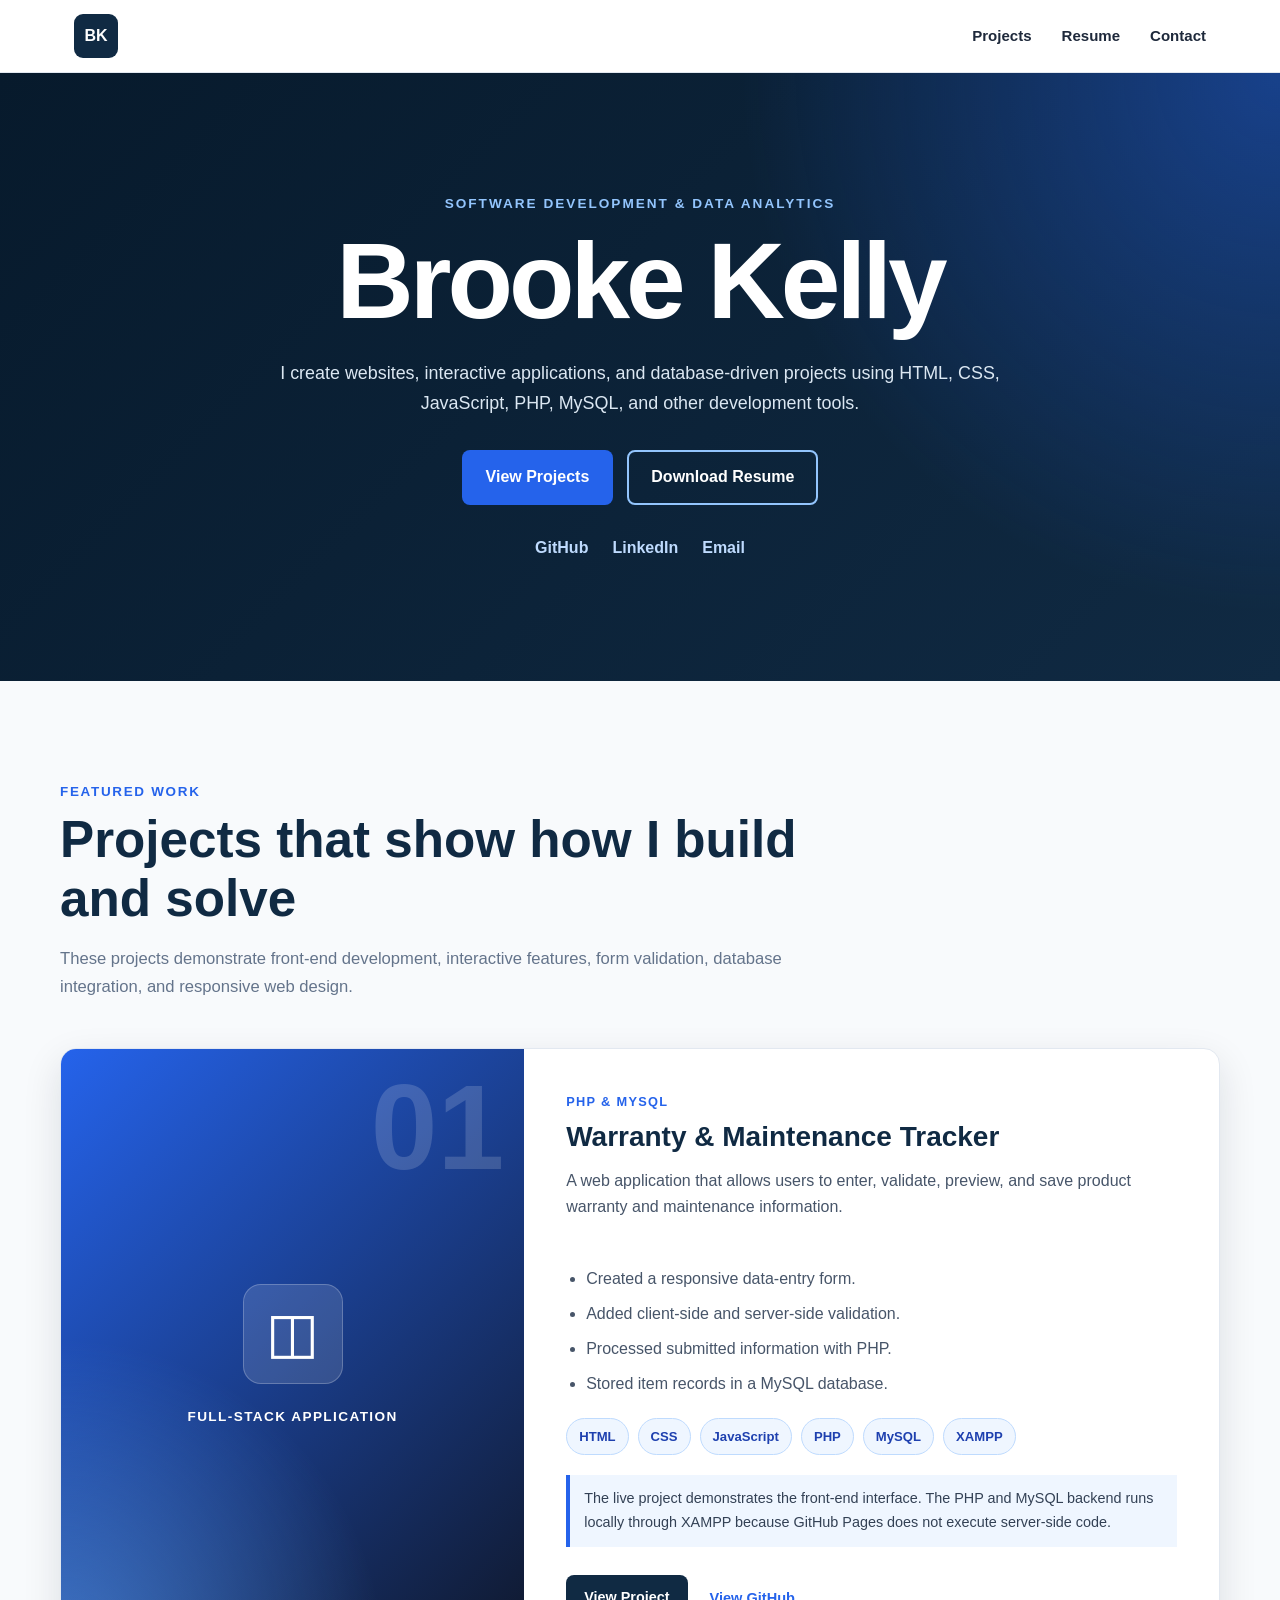
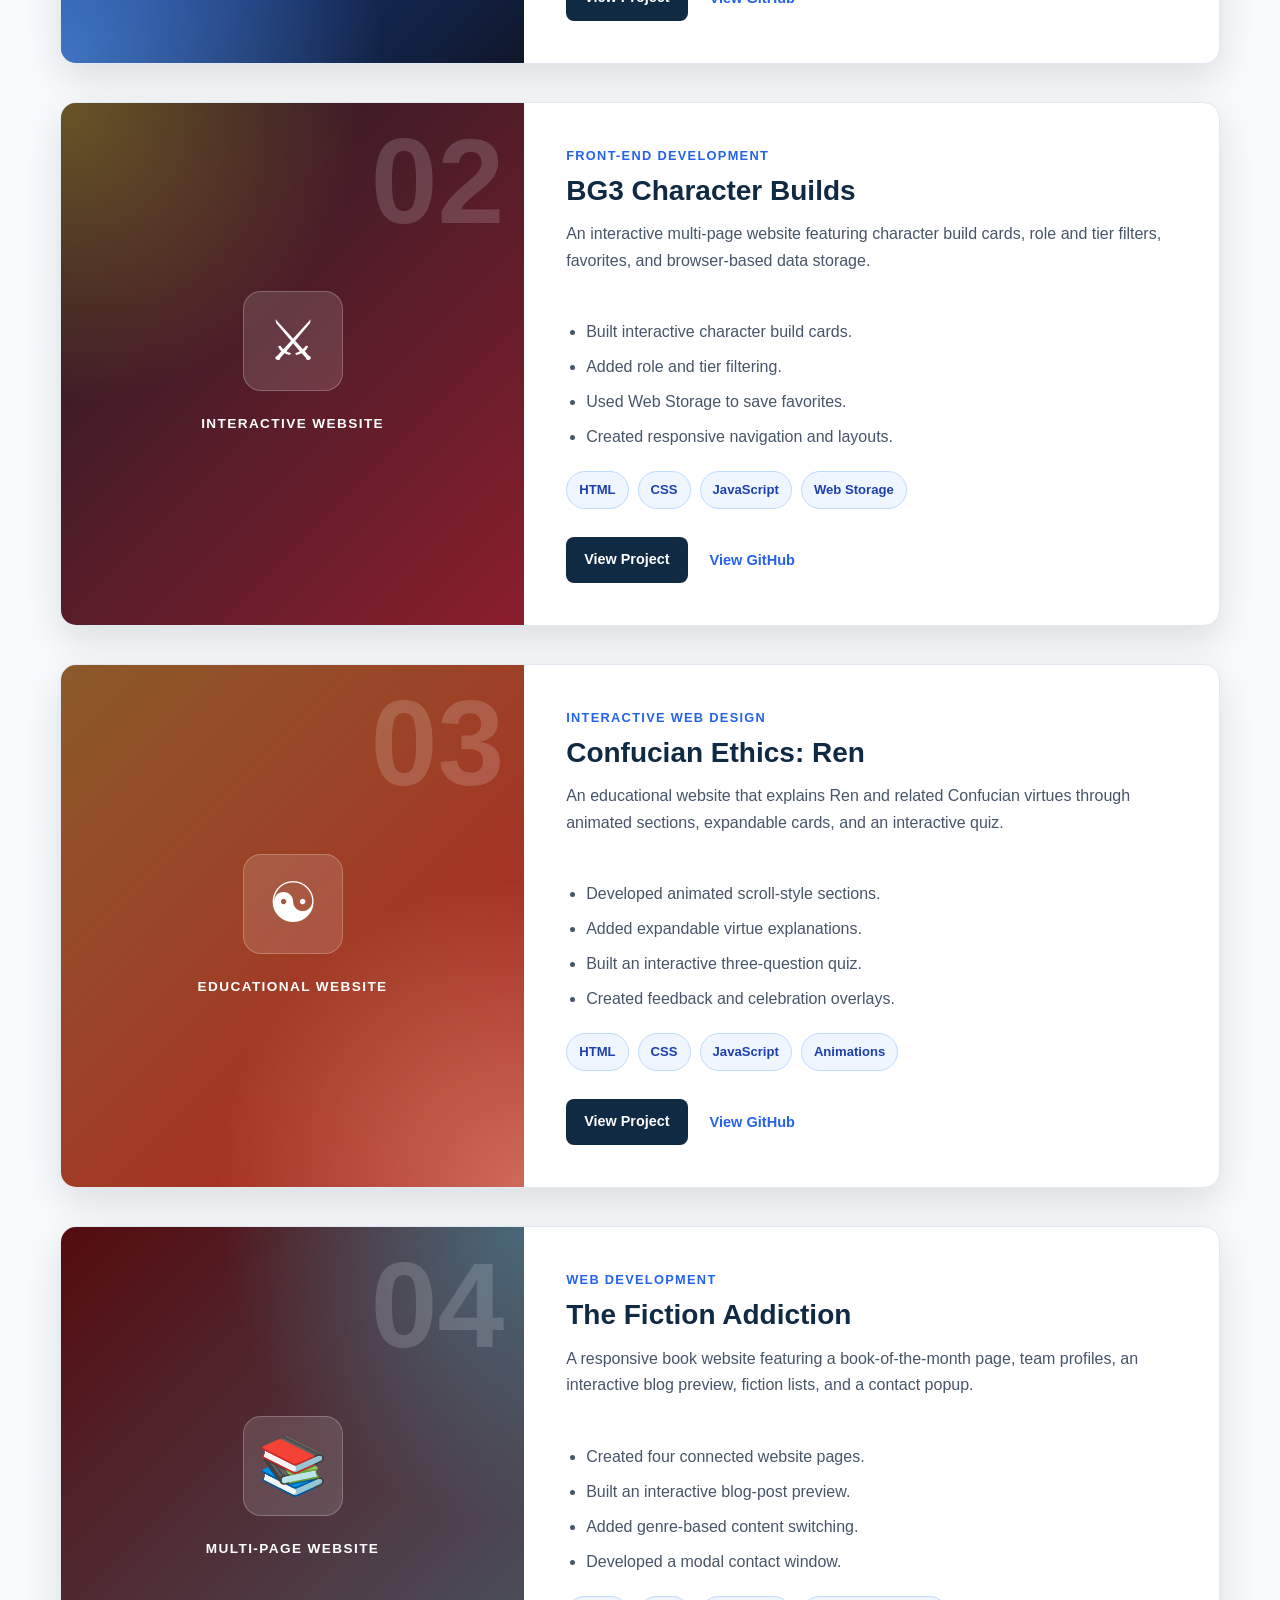
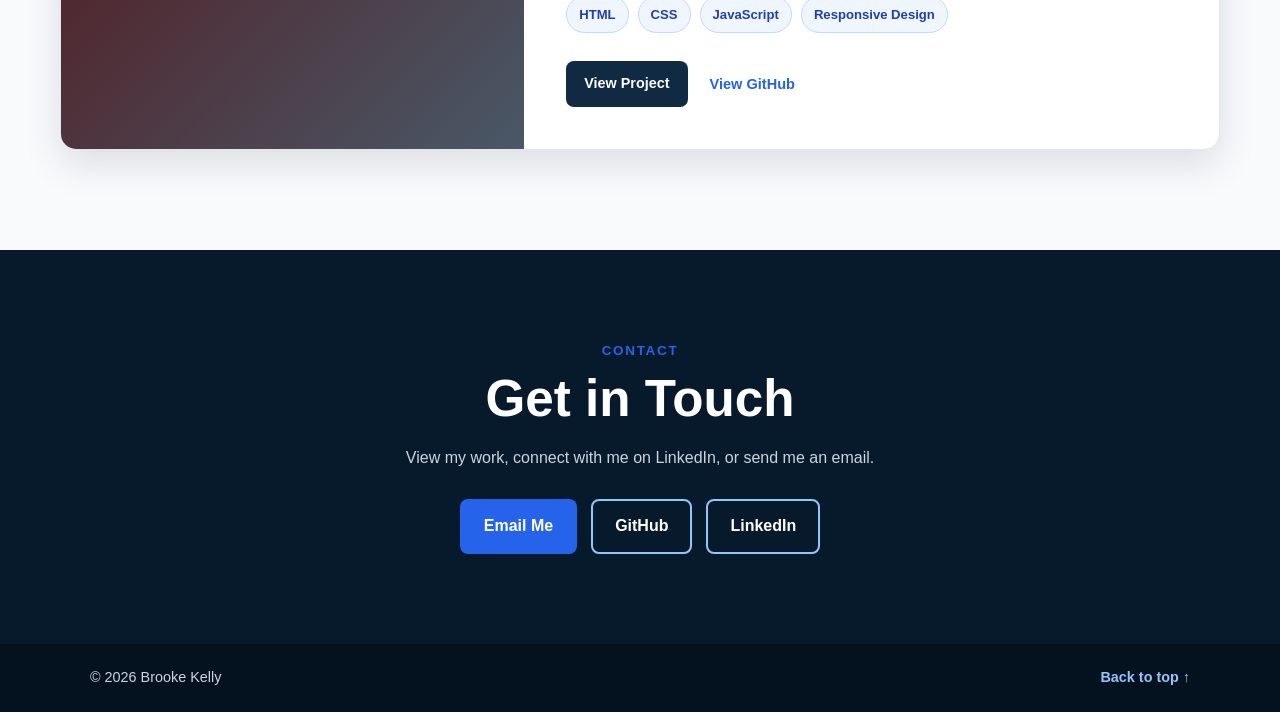
==== commit f5c26144: "Add files via upload" ====
--- a/index.html
+++ b/index.html
@@ -21,7 +21,6 @@
 
 <body>
 
-    <!-- Navigation -->
     <header class="site-header">
 
         <nav class="navbar" aria-label="Main navigation">
@@ -179,9 +178,7 @@
                                 PHP &amp; MySQL
                             </p>
 
-                            <h3>
-                                Warranty &amp; Maintenance Tracker
-                            </h3>
+                            <h3>Warranty &amp; Maintenance Tracker</h3>
 
                             <p class="project-description">
                                 A web application that allows users to enter,
@@ -190,26 +187,10 @@
                             </p>
 
                             <ul class="project-features">
-                                <li>
-                                    Created a responsive data-entry form.
-                                </li>
-
-                                <li>
-                                    Added client-side and server-side validation.
-                                </li>
-
-                                <li>
-                                    Processed submitted information with PHP.
-                                </li>
-
-                                <li>
-                                    Stored item records in a MySQL database.
-                                </li>
-
-                                <li>
-                                    Used prepared statements for secure database
-                                    inserts.
-                                </li>
+                                <li>Created a responsive data-entry form.</li>
+                                <li>Added client-side and server-side validation.</li>
+                                <li>Processed submitted information with PHP.</li>
+                                <li>Stored item records in a MySQL database.</li>
                             </ul>
 
                             <div class="technology-list">
@@ -222,20 +203,21 @@
                             </div>
 
                             <p class="project-note">
-                                The portfolio demo displays the front-end
+                                The live project demonstrates the front-end
                                 interface. The PHP and MySQL backend runs
-                                locally through XAMPP.
+                                locally through XAMPP because GitHub Pages does
+                                not execute server-side code.
                             </p>
 
                             <div class="project-links">
 
                                 <a
                                     class="project-button"
-                                    href="./portfolio-projects/warranty-maintenance-tracker/index.html"
-                                    target="_blank"
-                                    rel="noopener noreferrer"
-                                >
-                                    View Front-End Demo
+                                    href="https://brokelly.github.io/warranty-maintenance-tracker/"
+                                    target="_blank"
+                                    rel="noopener noreferrer"
+                                >
+                                    View Project
                                 </a>
 
                                 <a
@@ -244,7 +226,7 @@
                                     target="_blank"
                                     rel="noopener noreferrer"
                                 >
-                                    View Source Code
+                                    View GitHub
                                 </a>
 
                             </div>
@@ -286,21 +268,10 @@
                             </p>
 
                             <ul class="project-features">
-                                <li>
-                                    Built interactive character build cards.
-                                </li>
-
-                                <li>
-                                    Added role and tier filtering.
-                                </li>
-
-                                <li>
-                                    Used Web Storage to save favorites.
-                                </li>
-
-                                <li>
-                                    Created responsive navigation and layouts.
-                                </li>
+                                <li>Built interactive character build cards.</li>
+                                <li>Added role and tier filtering.</li>
+                                <li>Used Web Storage to save favorites.</li>
+                                <li>Created responsive navigation and layouts.</li>
                             </ul>
 
                             <div class="technology-list">
@@ -314,7 +285,7 @@
 
                                 <a
                                     class="project-button"
-                                    href="./portfolio-projects/BG3/index.html"
+                                    href="https://brokelly.github.io/bg3-builds/"
                                     target="_blank"
                                     rel="noopener noreferrer"
                                 >
@@ -323,7 +294,7 @@
 
                                 <a
                                     class="code-link"
-                                    href="https://github.com/brokelly"
+                                    href="https://github.com/brokelly/bg3-builds"
                                     target="_blank"
                                     rel="noopener noreferrer"
                                 >
@@ -370,21 +341,10 @@
                             </p>
 
                             <ul class="project-features">
-                                <li>
-                                    Developed animated scroll-style sections.
-                                </li>
-
-                                <li>
-                                    Added expandable virtue explanations.
-                                </li>
-
-                                <li>
-                                    Built an interactive three-question quiz.
-                                </li>
-
-                                <li>
-                                    Created feedback and celebration overlays.
-                                </li>
+                                <li>Developed animated scroll-style sections.</li>
+                                <li>Added expandable virtue explanations.</li>
+                                <li>Built an interactive three-question quiz.</li>
+                                <li>Created feedback and celebration overlays.</li>
                             </ul>
 
                             <div class="technology-list">
@@ -398,7 +358,7 @@
 
                                 <a
                                     class="project-button"
-                                    href="./portfolio-projects/Confucian_Ethics/index.html"
+                                    href="https://brokelly.github.io/confucian-ethics/"
                                     target="_blank"
                                     rel="noopener noreferrer"
                                 >
@@ -407,7 +367,7 @@
 
                                 <a
                                     class="code-link"
-                                    href="https://github.com/brokelly"
+                                    href="https://github.com/brokelly/confucian-ethics"
                                     target="_blank"
                                     rel="noopener noreferrer"
                                 >
@@ -454,21 +414,10 @@
                             </p>
 
                             <ul class="project-features">
-                                <li>
-                                    Created four connected website pages.
-                                </li>
-
-                                <li>
-                                    Built an interactive blog-post preview.
-                                </li>
-
-                                <li>
-                                    Added genre-based content switching.
-                                </li>
-
-                                <li>
-                                    Developed a modal contact window.
-                                </li>
+                                <li>Created four connected website pages.</li>
+                                <li>Built an interactive blog-post preview.</li>
+                                <li>Added genre-based content switching.</li>
+                                <li>Developed a modal contact window.</li>
                             </ul>
 
                             <div class="technology-list">
@@ -482,7 +431,7 @@
 
                                 <a
                                     class="project-button"
-                                    href="./portfolio-projects/TheFictionAddiction/index.html"
+                                    href="https://brokelly.github.io/the-fiction-addiction/"
                                     target="_blank"
                                     rel="noopener noreferrer"
                                 >
@@ -495,7 +444,7 @@
                                     target="_blank"
                                     rel="noopener noreferrer"
                                 >
-                                    View Source Code
+                                    View GitHub
                                 </a>
 
                             </div>
--- a/style.css
+++ b/style.css
@@ -1,7 +1,3 @@
-/* =========================
-   Variables
-========================= */
-
 :root {
     --navy: #102a43;
     --dark-navy: #071a2c;
@@ -16,10 +12,6 @@
     --shadow: 0 14px 38px rgba(15, 23, 42, 0.12);
 }
 
-/* =========================
-   Global Styles
-========================= */
-
 * {
     box-sizing: border-box;
     margin: 0;
@@ -51,9 +43,7 @@
     max-width: 1160px;
 }
 
-/* =========================
-   Navigation
-========================= */
+/* Navigation */
 
 .site-header {
     background-color: rgba(255, 255, 255, 0.98);
@@ -116,9 +106,7 @@
     font-size: 1.7rem;
 }
 
-/* =========================
-   Hero
-========================= */
+/* Hero */
 
 .hero {
     background:
@@ -227,9 +215,7 @@
     text-decoration: underline;
 }
 
-/* =========================
-   Featured Projects
-========================= */
+/* Projects */
 
 .projects-section {
     padding: 100px 24px;
@@ -276,6 +262,7 @@
     grid-template-columns:
         minmax(280px, 0.8fr)
         minmax(0, 1.2fr);
+    min-height: 430px;
     overflow: hidden;
     transition:
         box-shadow 0.25s ease,
@@ -286,8 +273,6 @@
     box-shadow: 0 20px 48px rgba(15, 23, 42, 0.16);
     transform: translateY(-4px);
 }
-
-/* Left visual panel */
 
 .project-visual {
     align-items: center;
@@ -374,9 +359,9 @@
         linear-gradient(135deg, #540b0e, #495867);
 }
 
-/* Right project content */
-
 .project-content {
+    display: flex;
+    flex-direction: column;
     padding: 42px;
 }
 
@@ -398,7 +383,7 @@
 
 .project-description {
     color: #475569;
-    font-size: 1rem;
+    min-height: 78px;
 }
 
 .project-features {
@@ -406,6 +391,7 @@
     display: grid;
     gap: 8px;
     margin: 20px 0;
+    min-height: 132px;
     padding-left: 20px;
 }
 
@@ -439,7 +425,8 @@
     display: flex;
     flex-wrap: wrap;
     gap: 22px;
-    margin-top: 28px;
+    margin-top: auto;
+    padding-top: 28px;
 }
 
 .project-button {
@@ -465,9 +452,7 @@
     text-decoration: underline;
 }
 
-/* =========================
-   Contact
-========================= */
+/* Contact */
 
 .contact-section {
     background-color: var(--dark-navy);
@@ -507,9 +492,7 @@
     color: var(--navy);
 }
 
-/* =========================
-   Footer
-========================= */
+/* Footer */
 
 .site-footer {
     align-items: center;
@@ -526,13 +509,7 @@
     font-weight: 700;
 }
 
-.site-footer a:hover {
-    color: var(--white);
-}
-
-/* =========================
-   Responsive Design
-========================= */
+/* Responsive */
 
 @media (max-width: 900px) {
     .project-card {
@@ -541,6 +518,11 @@
 
     .project-visual {
         min-height: 280px;
+    }
+
+    .project-description,
+    .project-features {
+        min-height: auto;
     }
 }
 
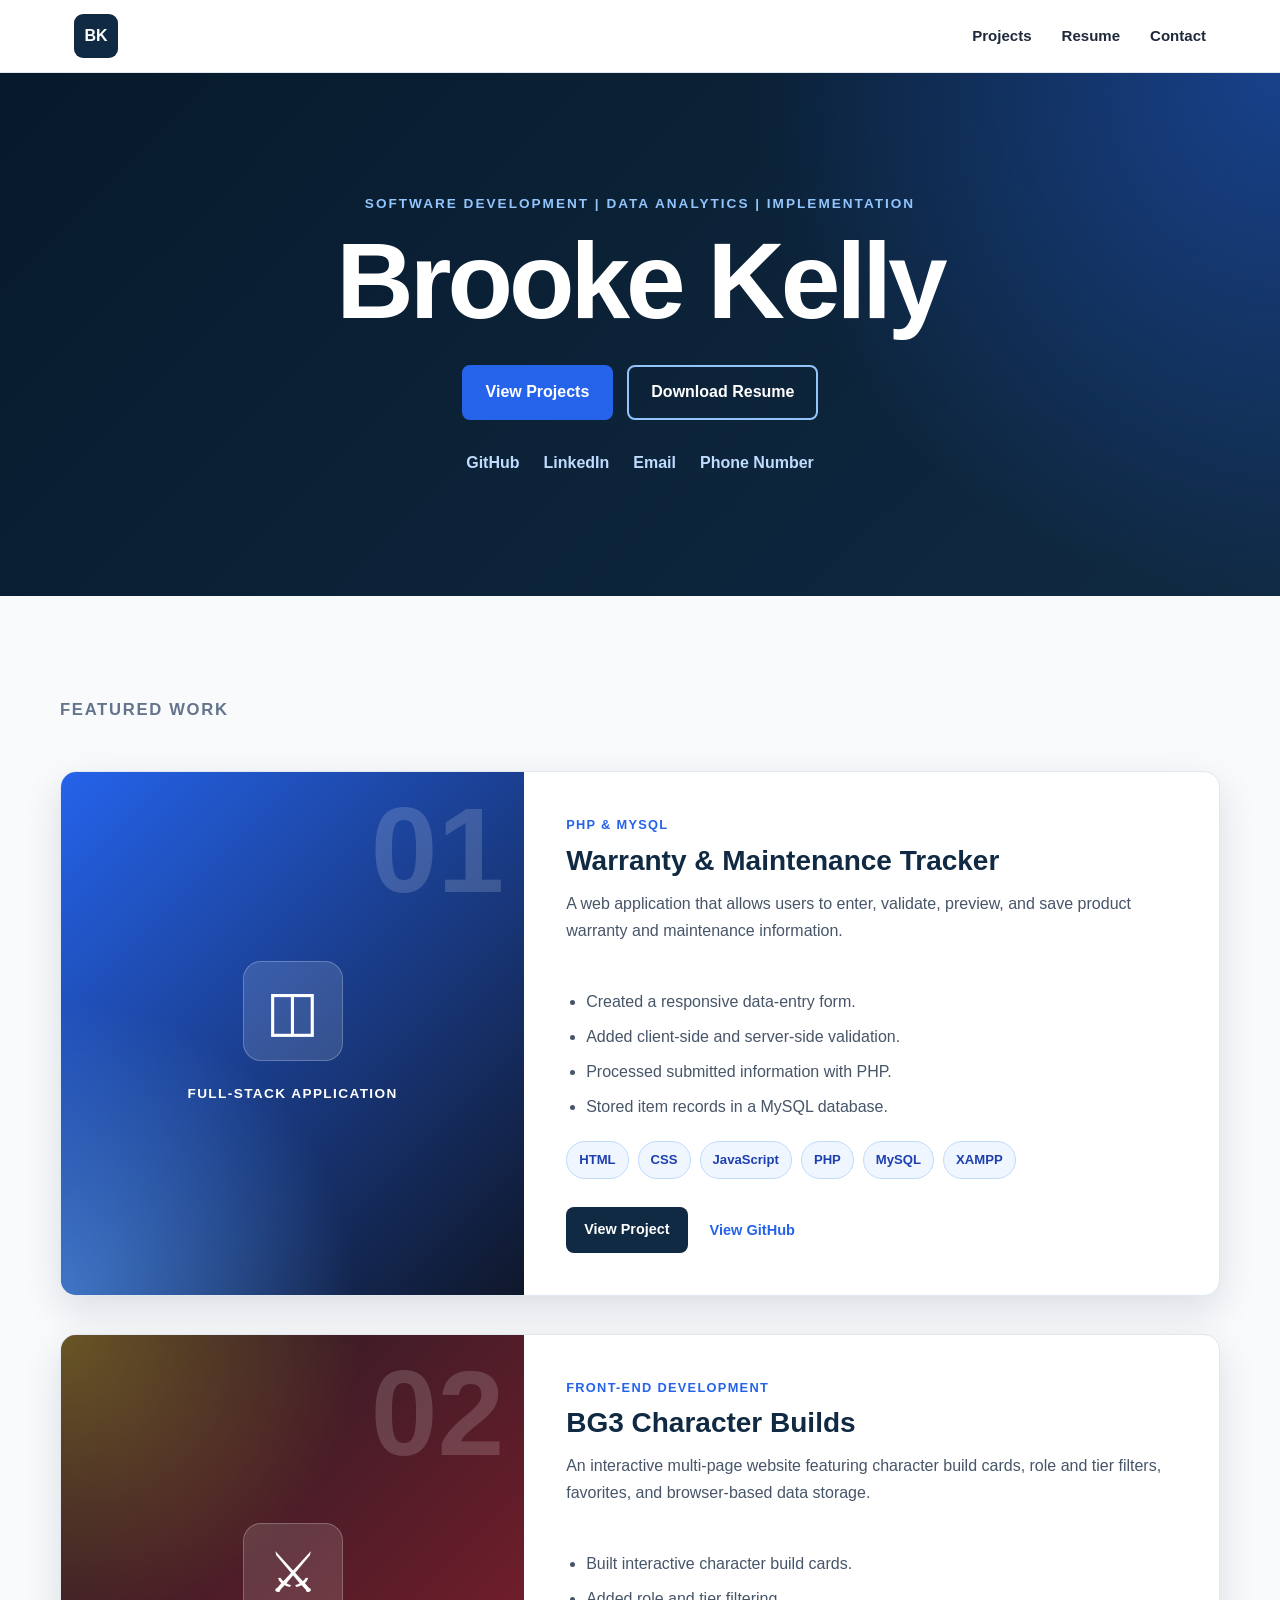
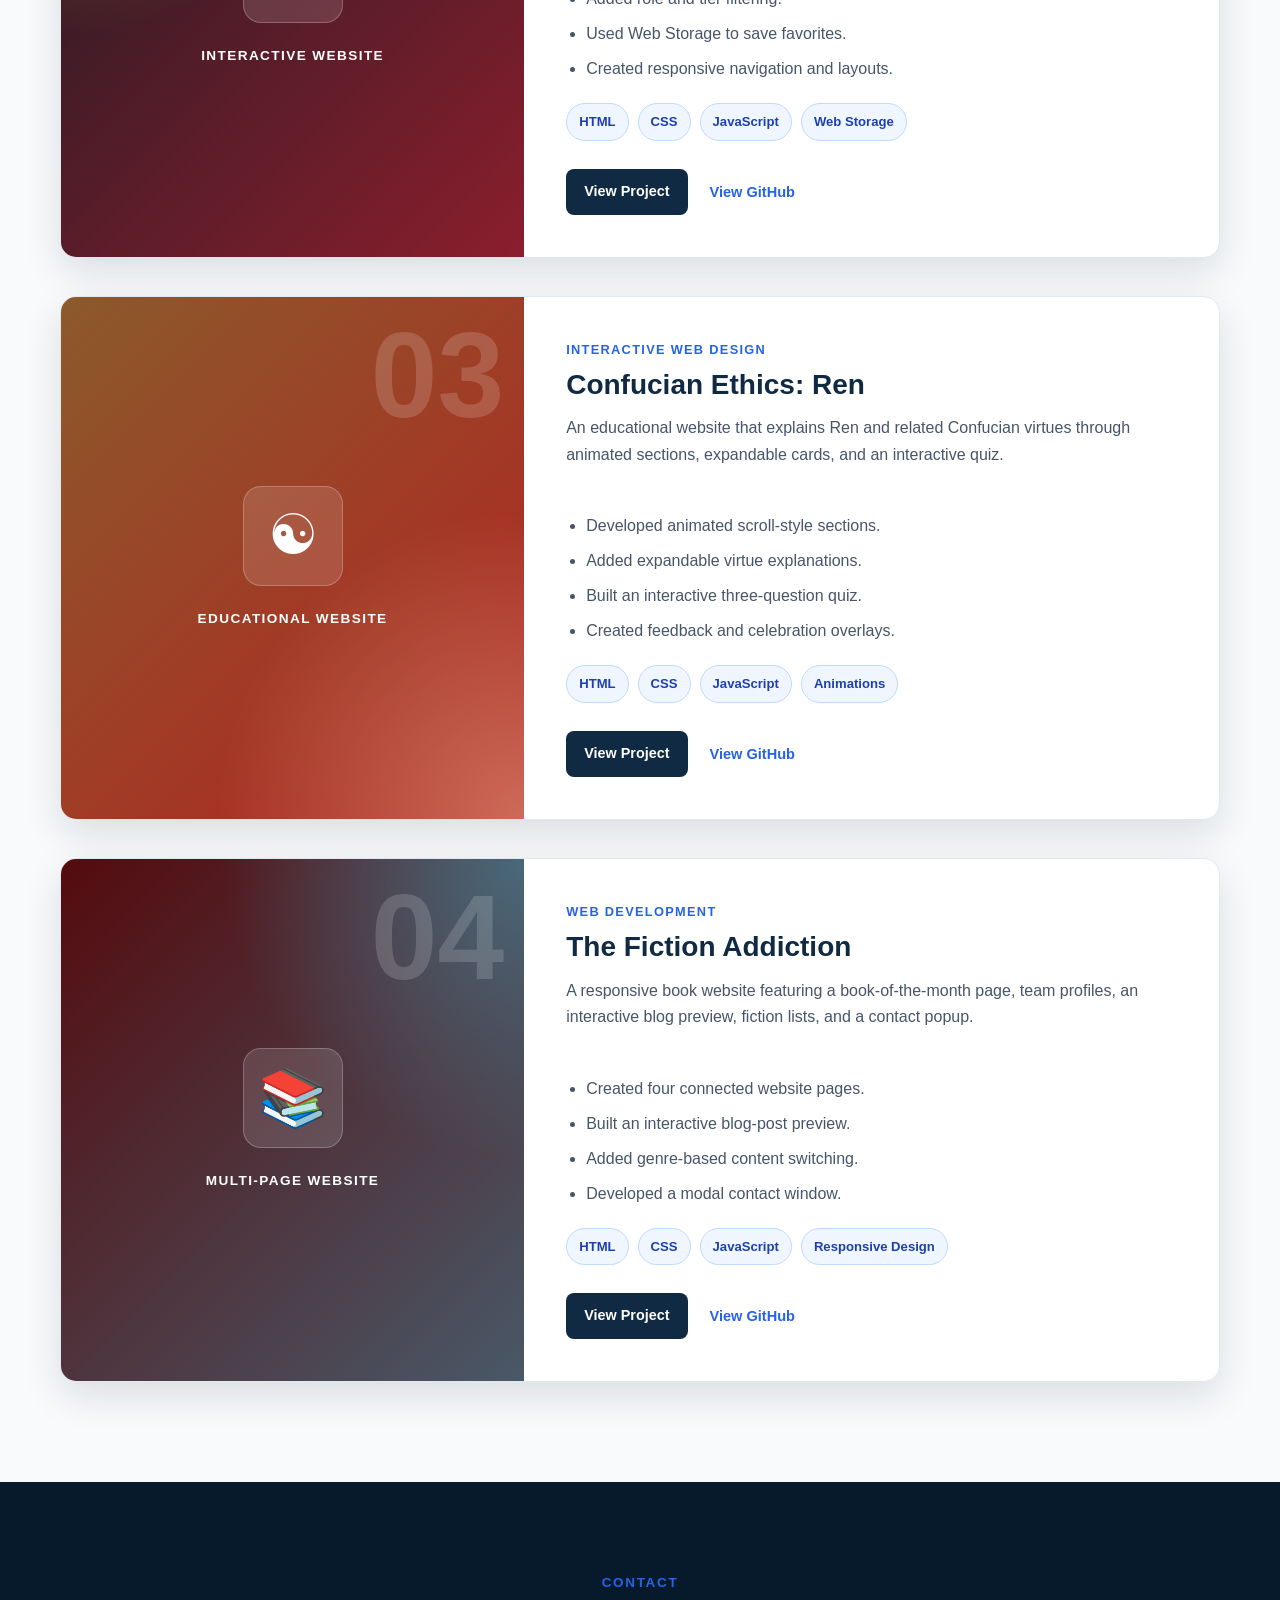
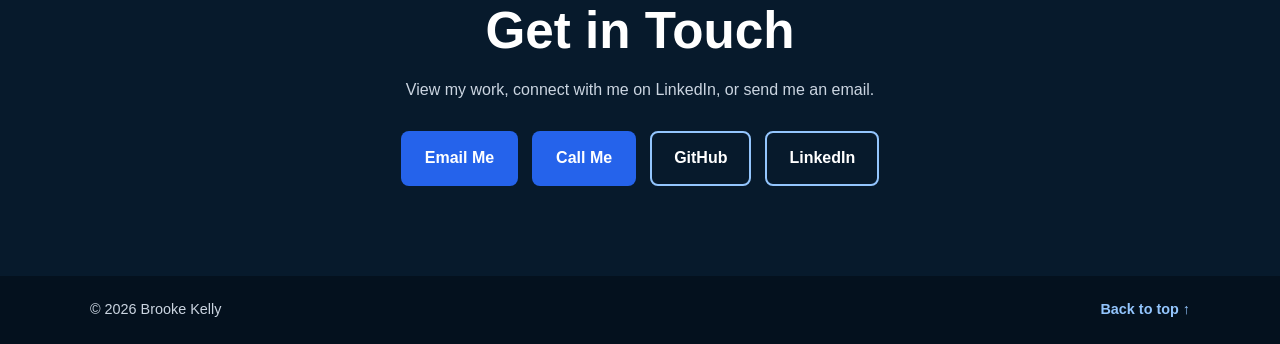
==== commit 8433b304: "Add files via upload" ====
--- a/index.html
+++ b/index.html
@@ -1,34 +1,25 @@
 <!DOCTYPE html>
 <html lang="en">
-
 <head>
     <meta charset="UTF-8">
-
     <meta
         name="viewport"
         content="width=device-width, initial-scale=1.0"
     >
-
     <meta
         name="description"
         content="Brooke Kelly's software development and data analytics portfolio."
     >
-
     <title>Brooke Kelly | Portfolio</title>
-
     <link rel="stylesheet" href="style.css">
 </head>
 
 <body>
-
     <header class="site-header">
-
         <nav class="navbar" aria-label="Main navigation">
-
             <a class="logo" href="#home" aria-label="Brooke Kelly home">
                 BK
             </a>
-
             <button
                 class="menu-button"
                 id="menuButton"
@@ -39,13 +30,10 @@
             >
                 ☰
             </button>
-
             <ul class="nav-links" id="navLinks">
-
                 <li>
                     <a href="#projects">Projects</a>
                 </li>
-
                 <li>
                     <a
                         href="resume/brooke_kelly_resume.docx"
@@ -54,45 +42,28 @@
                         Resume
                     </a>
                 </li>
-
                 <li>
                     <a href="#contact">Contact</a>
                 </li>
-
             </ul>
-
         </nav>
-
     </header>
-
     <main>
 
         <!-- Hero -->
         <section id="home" class="hero">
-
             <div class="hero-container">
-
                 <p class="eyebrow">
-                    Software Development &amp; Data Analytics
+                    Software Development | Data Analytics | Implementation
                 </p>
-
                 <h1>Brooke Kelly</h1>
-
-                <p class="hero-text">
-                    I create websites, interactive applications, and
-                    database-driven projects using HTML, CSS, JavaScript,
-                    PHP, MySQL, and other development tools.
-                </p>
-
                 <div class="hero-buttons">
-
                     <a
                         class="button primary-button"
                         href="#projects"
                     >
                         View Projects
                     </a>
-
                     <a
                         class="button outline-button"
                         href="resume/brooke_kelly_resume.docx"
@@ -100,11 +71,8 @@
                     >
                         Download Resume
                     </a>
-
-                </div>
-
+                </div>
                 <div class="profile-links">
-
                     <a
                         href="https://github.com/brokelly"
                         target="_blank"
@@ -112,7 +80,6 @@
                     >
                         GitHub
                     </a>
-
                     <a
                         href="https://www.linkedin.com/in/brooke-kelly-339a19264"
                         target="_blank"
@@ -120,79 +87,55 @@
                     >
                         LinkedIn
                     </a>
-
                     <a href="mailto:brooke.kelly1006@gmail.com">
                         Email
                     </a>
-
-                </div>
-
+                  </a>
+                  <a href="tel:6127104519">
+                      Phone Number
+                  </a>
+                </div>
             </div>
-
         </section>
 
         <!-- Featured Projects -->
         <section id="projects" class="projects-section">
-
             <div class="section-container">
-
                 <div class="section-heading">
-
                     <p class="section-label">
                         Featured Work
                     </p>
-
-                    <h2>Projects that show how I build and solve</h2>
-
-                    <p>
-                        These projects demonstrate front-end development,
-                        interactive features, form validation, database
-                        integration, and responsive web design.
-                    </p>
-
-                </div>
-
+                </div>
                 <div class="projects-grid">
 
                     <!-- Warranty Tracker -->
                     <article class="project-card">
-
                         <div class="project-visual warranty-visual">
-
                             <span class="project-number">01</span>
-
                             <div
                                 class="visual-symbol"
                                 aria-hidden="true"
                             >
                                 ◫
                             </div>
-
                             <p>Full-Stack Application</p>
-
-                        </div>
-
+                        </div>
                         <div class="project-content">
-
                             <p class="project-category">
                                 PHP &amp; MySQL
                             </p>
-
                             <h3>Warranty &amp; Maintenance Tracker</h3>
-
                             <p class="project-description">
                                 A web application that allows users to enter,
                                 validate, preview, and save product warranty
                                 and maintenance information.
                             </p>
-
                             <ul class="project-features">
                                 <li>Created a responsive data-entry form.</li>
                                 <li>Added client-side and server-side validation.</li>
                                 <li>Processed submitted information with PHP.</li>
                                 <li>Stored item records in a MySQL database.</li>
                             </ul>
-
                             <div class="technology-list">
                                 <span>HTML</span>
                                 <span>CSS</span>
@@ -201,16 +144,7 @@
                                 <span>MySQL</span>
                                 <span>XAMPP</span>
                             </div>
-
-                            <p class="project-note">
-                                The live project demonstrates the front-end
-                                interface. The PHP and MySQL backend runs
-                                locally through XAMPP because GitHub Pages does
-                                not execute server-side code.
-                            </p>
-
                             <div class="project-links">
-
                                 <a
                                     class="project-button"
                                     href="https://brokelly.github.io/warranty-maintenance-tracker/"
@@ -219,7 +153,6 @@
                                 >
                                     View Project
                                 </a>
-
                                 <a
                                     class="code-link"
                                     href="https://github.com/brokelly/warranty-maintenance-tracker"
@@ -228,61 +161,45 @@
                                 >
                                     View GitHub
                                 </a>
-
-                            </div>
-
-                        </div>
-
+                            </div>
+                        </div>
                     </article>
 
                     <!-- BG3 -->
                     <article class="project-card">
-
                         <div class="project-visual bg3-visual">
-
                             <span class="project-number">02</span>
-
                             <div
                                 class="visual-symbol"
                                 aria-hidden="true"
                             >
                                 ⚔
                             </div>
-
                             <p>Interactive Website</p>
-
-                        </div>
-
+                        </div>
                         <div class="project-content">
-
                             <p class="project-category">
                                 Front-End Development
                             </p>
-
                             <h3>BG3 Character Builds</h3>
-
                             <p class="project-description">
                                 An interactive multi-page website featuring
                                 character build cards, role and tier filters,
                                 favorites, and browser-based data storage.
                             </p>
-
                             <ul class="project-features">
                                 <li>Built interactive character build cards.</li>
                                 <li>Added role and tier filtering.</li>
                                 <li>Used Web Storage to save favorites.</li>
                                 <li>Created responsive navigation and layouts.</li>
                             </ul>
-
                             <div class="technology-list">
                                 <span>HTML</span>
                                 <span>CSS</span>
                                 <span>JavaScript</span>
                                 <span>Web Storage</span>
                             </div>
-
                             <div class="project-links">
-
                                 <a
                                     class="project-button"
                                     href="https://brokelly.github.io/bg3-builds/"
@@ -291,7 +208,6 @@
                                 >
                                     View Project
                                 </a>
-
                                 <a
                                     class="code-link"
                                     href="https://github.com/brokelly/bg3-builds"
@@ -300,62 +216,46 @@
                                 >
                                     View GitHub
                                 </a>
-
-                            </div>
-
-                        </div>
-
+                            </div>
+                        </div>
                     </article>
 
                     <!-- Confucian Ethics -->
                     <article class="project-card">
-
                         <div class="project-visual ethics-visual">
-
                             <span class="project-number">03</span>
-
                             <div
                                 class="visual-symbol"
                                 aria-hidden="true"
                             >
                                 ☯
                             </div>
-
                             <p>Educational Website</p>
-
-                        </div>
-
+                        </div>
                         <div class="project-content">
-
                             <p class="project-category">
                                 Interactive Web Design
                             </p>
-
                             <h3>Confucian Ethics: Ren</h3>
-
                             <p class="project-description">
                                 An educational website that explains Ren and
                                 related Confucian virtues through animated
                                 sections, expandable cards, and an interactive
                                 quiz.
                             </p>
-
                             <ul class="project-features">
                                 <li>Developed animated scroll-style sections.</li>
                                 <li>Added expandable virtue explanations.</li>
                                 <li>Built an interactive three-question quiz.</li>
                                 <li>Created feedback and celebration overlays.</li>
                             </ul>
-
                             <div class="technology-list">
                                 <span>HTML</span>
                                 <span>CSS</span>
                                 <span>JavaScript</span>
                                 <span>Animations</span>
                             </div>
-
                             <div class="project-links">
-
                                 <a
                                     class="project-button"
                                     href="https://brokelly.github.io/confucian-ethics/"
@@ -364,7 +264,6 @@
                                 >
                                     View Project
                                 </a>
-
                                 <a
                                     class="code-link"
                                     href="https://github.com/brokelly/confucian-ethics"
@@ -373,62 +272,46 @@
                                 >
                                     View GitHub
                                 </a>
-
-                            </div>
-
-                        </div>
-
+                            </div>
+                        </div>
                     </article>
 
                     <!-- Fiction Addiction -->
                     <article class="project-card">
-
                         <div class="project-visual fiction-visual">
-
                             <span class="project-number">04</span>
-
                             <div
                                 class="visual-symbol"
                                 aria-hidden="true"
                             >
                                 📚
                             </div>
-
                             <p>Multi-Page Website</p>
-
-                        </div>
-
+                        </div>
                         <div class="project-content">
-
                             <p class="project-category">
                                 Web Development
                             </p>
-
                             <h3>The Fiction Addiction</h3>
-
                             <p class="project-description">
                                 A responsive book website featuring a
                                 book-of-the-month page, team profiles, an
                                 interactive blog preview, fiction lists, and
                                 a contact popup.
                             </p>
-
                             <ul class="project-features">
                                 <li>Created four connected website pages.</li>
                                 <li>Built an interactive blog-post preview.</li>
                                 <li>Added genre-based content switching.</li>
                                 <li>Developed a modal contact window.</li>
                             </ul>
-
                             <div class="technology-list">
                                 <span>HTML</span>
                                 <span>CSS</span>
                                 <span>JavaScript</span>
                                 <span>Responsive Design</span>
                             </div>
-
                             <div class="project-links">
-
                                 <a
                                     class="project-button"
                                     href="https://brokelly.github.io/the-fiction-addiction/"
@@ -437,7 +320,6 @@
                                 >
                                     View Project
                                 </a>
-
                                 <a
                                     class="code-link"
                                     href="https://github.com/brokelly/the-fiction-addiction"
@@ -446,44 +328,37 @@
                                 >
                                     View GitHub
                                 </a>
-
-                            </div>
-
-                        </div>
-
+                            </div>
+                        </div>
                     </article>
-
-                </div>
-
+                </div>
             </div>
-
         </section>
 
         <!-- Contact -->
         <section id="contact" class="contact-section">
-
             <div class="contact-container">
-
                 <p class="section-label">
                     Contact
                 </p>
-
                 <h2>Get in Touch</h2>
-
                 <p>
                     View my work, connect with me on LinkedIn, or send me an
                     email.
                 </p>
-
                 <div class="contact-buttons">
-
                     <a
                         class="button primary-button"
                         href="mailto:brooke.kelly1006@gmail.com"
                     >
                         Email Me
                     </a>
-
+                    <a
+                        class="button primary-button"
+                        href="tel:6127104519"
+                    >
+                        Call Me
+                    </a>    
                     <a
                         class="button contact-button"
                         href="https://github.com/brokelly"
@@ -492,7 +367,6 @@
                     >
                         GitHub
                     </a>
-
                     <a
                         class="button contact-button"
                         href="https://www.linkedin.com/in/brooke-kelly-339a19264"
@@ -501,29 +375,18 @@
                     >
                         LinkedIn
                     </a>
-
-                </div>
-
+                </div>
             </div>
-
         </section>
-
     </main>
-
     <footer class="site-footer">
-
         <p>
             © <span id="currentYear"></span> Brooke Kelly
         </p>
-
         <a href="#home">
             Back to top ↑
         </a>
-
     </footer>
-
     <script src="script.js"></script>
-
 </body>
-
 </html>
--- a/style.css
+++ b/style.css
@@ -44,7 +44,6 @@
 }
 
 /* Navigation */
-
 .site-header {
     background-color: rgba(255, 255, 255, 0.98);
     border-bottom: 1px solid var(--light-gray);
@@ -107,7 +106,6 @@
 }
 
 /* Hero */
-
 .hero {
     background:
         radial-gradient(
@@ -216,7 +214,6 @@
 }
 
 /* Projects */
-
 .projects-section {
     padding: 100px 24px;
 }
@@ -453,7 +450,6 @@
 }
 
 /* Contact */
-
 .contact-section {
     background-color: var(--dark-navy);
     color: var(--white);
@@ -493,7 +489,6 @@
 }
 
 /* Footer */
-
 .site-footer {
     align-items: center;
     background-color: #04111e;
@@ -510,7 +505,6 @@
 }
 
 /* Responsive */
-
 @media (max-width: 900px) {
     .project-card {
         grid-template-columns: 1fr;
